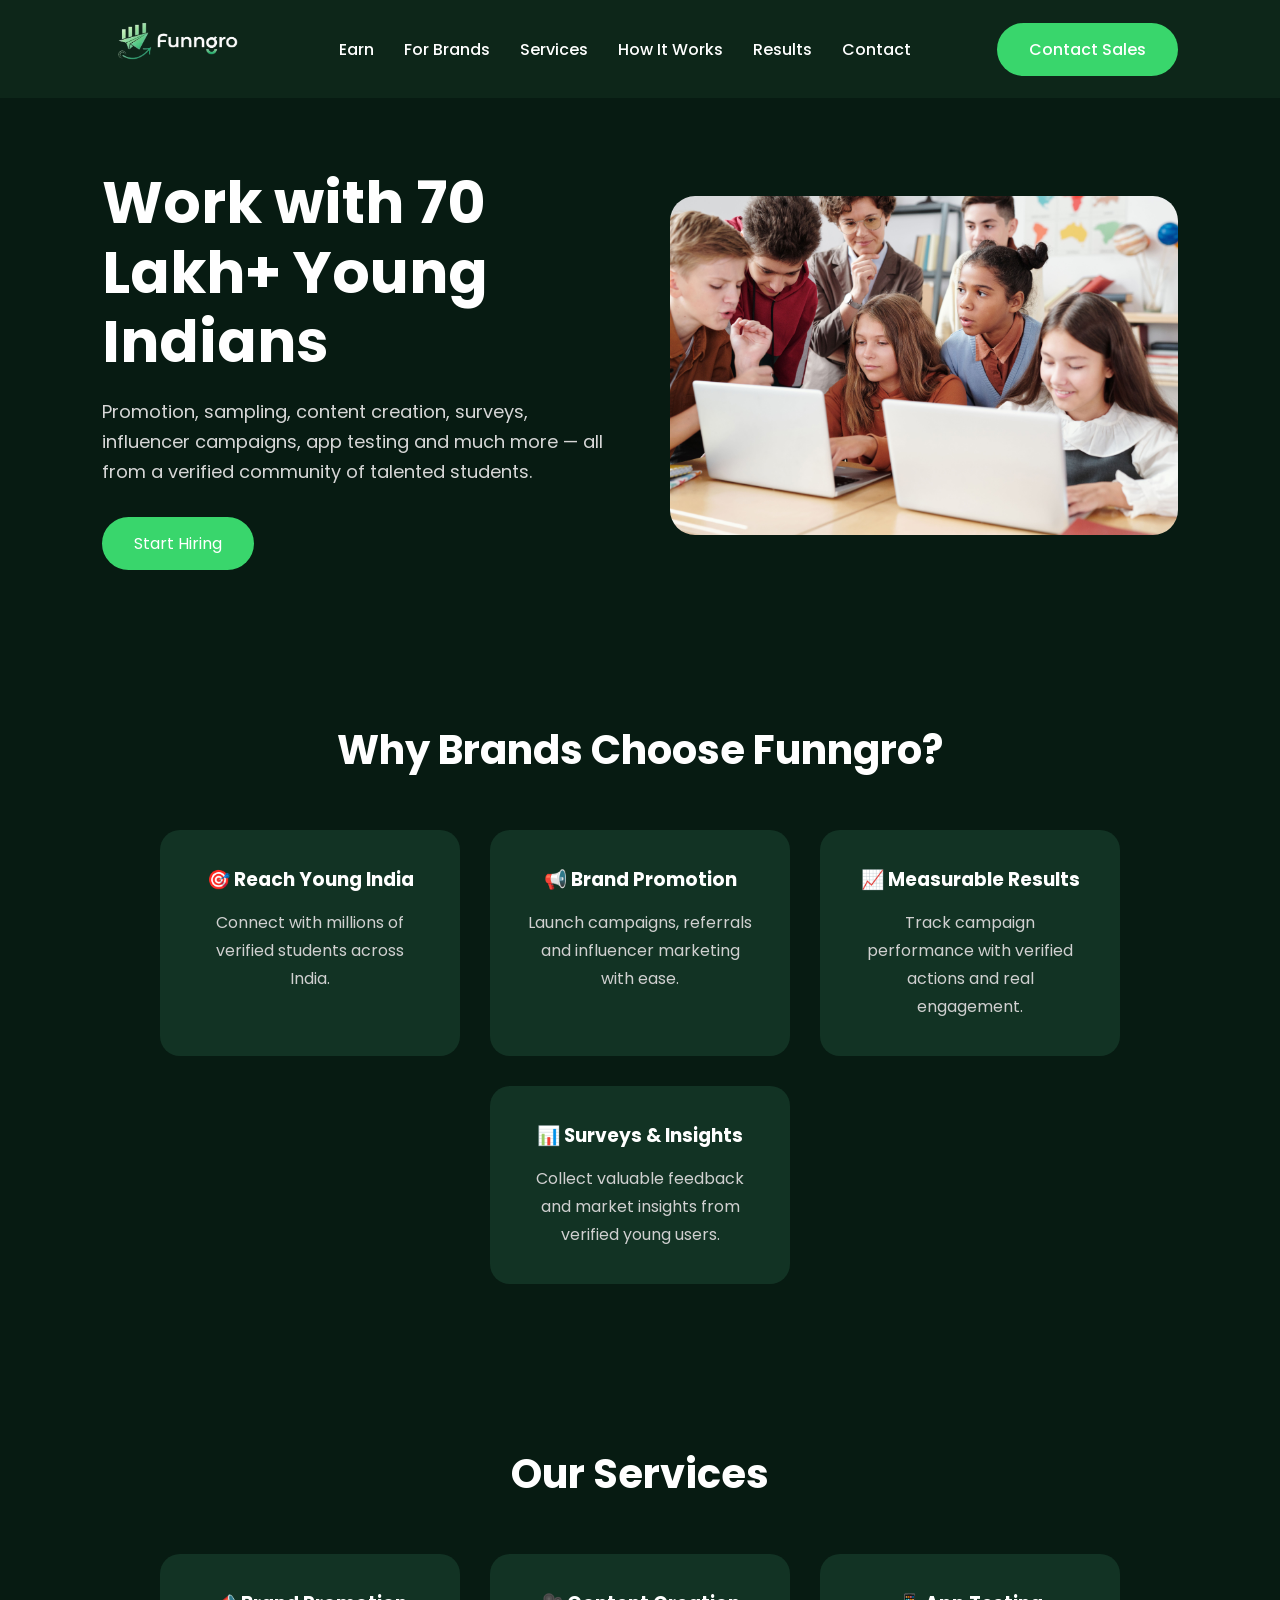
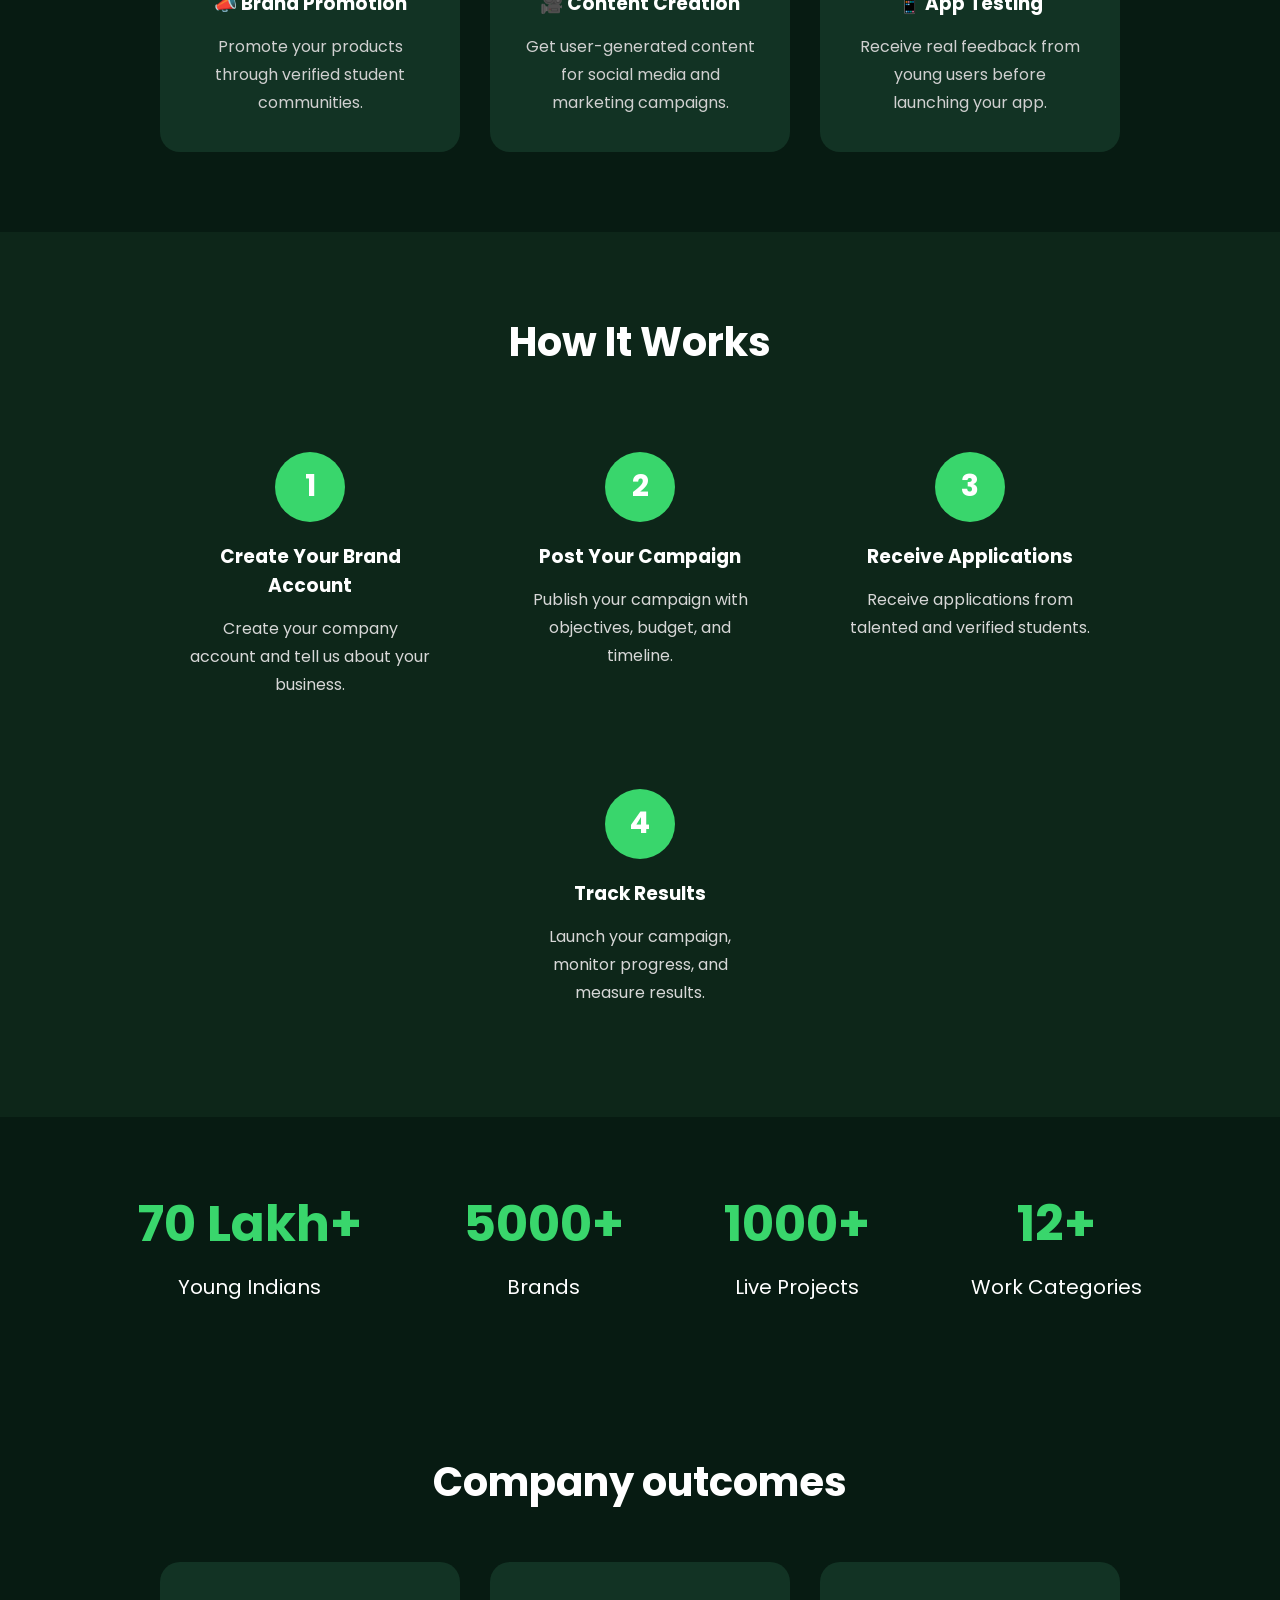
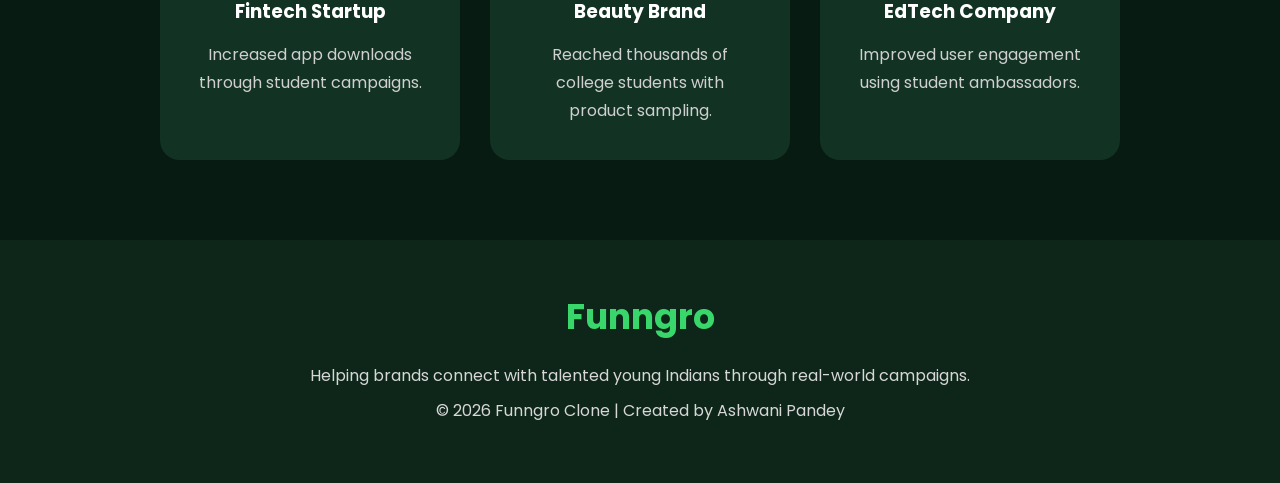
==== company.html @ 2bd3eb1f "Initial Funngro website redesign" ====
<!DOCTYPE html>
<html lang="en">
<head>
    <meta charset="UTF-8">
    <meta name="viewport" content="width=device-width, initial-scale=1.0">
    <meta name="description" content="Hire talented young Indians for promotion, surveys, content creation, app testing and more through Funngro.">
    <meta name="keywords" content="Funngro, students, freelancing, internship, earn money">
    <meta name="author" content="Ashwani Pandey">
    <title>Funngro - For Brands</title>

    <link rel="stylesheet" href="style.css">

    <link rel="preconnect" href="https://fonts.googleapis.com">
    <link rel="preconnect" href="https://fonts.gstatic.com" crossorigin>
    <link href="https://fonts.googleapis.com/css2?family=Poppins:wght@300;400;500;600;700&display=swap" rel="stylesheet">
</head>
<body>

<nav>

<div class="logo">
    <a href="#home">
        <img src="assets/icons/funngro-logo-removebg-preview.png" alt="Funngro Logo">
    </a>
</div>


<ul>

<li><a href="index.html">Earn</a></li>
<li><a href="company.html">For Brands</a></li>
<li><a href="#services">Services</a></li>
<li><a href="#how">How It Works</a></li>
<li><a href="#stats">Results</a></li>
<li><a href="#contact">Contact</a></li>

</ul>

<a href="https://www.funngro.com/" target="_blank" class="btn">
Contact Sales
</a>

</nav>

<section id="home" class="hero">

<div class="hero-text">

<h1>
Work with 70 Lakh+
Young Indians
</h1>

<p>
Promotion, sampling, content creation, surveys,
influencer campaigns, app testing and much more —
all from a verified community of talented students.
</p>

<a href="#services" class="hero-btn">
Start Hiring
</a>

</div>

<div class="hero-image">

<img src="assets/images/hero.jpg" alt="Students working together">

</div>

</section>

<section id="why" class="features">

<h2>Why Brands Choose Funngro?</h2>

<div class="cards">

<div class="card">
<h3>🎯 Reach Young India</h3>
<p>Connect with millions of verified students across India.</p>
</div>

<div class="card">
<h3>📢 Brand Promotion</h3>
<p>Launch campaigns, referrals and influencer marketing with ease.</p>
</div>

<div class="card">
<h3>📈 Measurable Results</h3>
<p>Track campaign performance with verified actions and real engagement.</p>
</div>

<div class="card">
<h3>📊 Surveys & Insights</h3>
<p>Collect valuable feedback and market insights from verified young users.</p>
</div>

</div>

</section>

<section id="services" class="features">

<h2>Our Services</h2>

<div class="cards">

<div class="card">
<h3>📣 Brand Promotion</h3>
<p>Promote your products through verified student communities.</p>
</div>

<div class="card">
<h3>🎥 Content Creation</h3>
<p>Get user-generated content for social media and marketing campaigns.</p>
</div>

<div class="card">
<h3>📱 App Testing</h3>
<p>Receive real feedback from young users before launching your app.</p>
</div>

</div>

</section>

<section id="how" class="how-it-works">

<h2>How It Works</h2>

<div class="steps">

<div class="step">
<div class="number">1</div>
<h3>Create Your Brand Account</h3>
<p>Create your company account and tell us about your business.</p>
</div>

<div class="step">
<div class="number">2</div>
<h3>Post Your Campaign</h3>
<p>Publish your campaign with objectives, budget, and timeline.</p>
</div>

<div class="step">
<div class="number">3</div>
<h3>Receive Applications</h3>
<p>Receive applications from talented and verified students.</p>
</div>

<div class="step">
<div class="number">4</div>
<h3>Track Results</h3>
<p>Launch your campaign, monitor progress, and measure results.</p>
</div>

</div>

</section>

<section id="stats" class="stats">

<div class="stat">
<h2>70 Lakh+</h2>
<p>Young Indians</p>
</div>

<div class="stat">
<h2>5000+</h2>
<p>Brands</p>
</div>

<div class="stat">
<h2>1000+</h2>
<p> Live Projects</p>
</div>

<div class="stat">
<h2>12+</h2>
<p>Work Categories</p>
</div>

</section>


<section id="stories" class="features">

    <h2>Company outcomes</h2>

    <div class="cards">

        <div class="card">
            <h3>Fintech Startup</h3>
            <p>Increased app downloads through student campaigns.</p>
        </div>

        <div class="card">
            <h3>Beauty Brand</h3>
            <p>Reached thousands of college students with product sampling.</p>
        </div>

        <div class="card">
            <h3>EdTech Company</h3>
            <p>Improved user engagement using student ambassadors.</p>
        </div>

    </div>

</section>


<footer id="contact">

<h2>Funngro</h2>

<p>
Helping brands connect with talented young Indians through real-world campaigns.

</p>

<p>

© 2026 Funngro Clone | Created by Ashwani Pandey

</p>

</footer>

<script src="script.js"></script>

</body>
</html>
---- style.css ----
html{
scroll-behavior:smooth;
}

*{
margin:0;
padding:0;
box-sizing:border-box;
font-family:'Poppins',sans-serif;
}

body{
background:#071b12;
color:white;
}

nav{
display:flex;
justify-content:space-between;
align-items:center;
padding:20px 8%;
background:#0d2619;
position:sticky;
top:0;
z-index:1000;
}

.logo{
font-size:30px;
font-weight:700;
color:#42e87b;
}

.logo img{
height:45px;
}

nav ul{
display:flex;
gap:30px;
list-style:none;
}

nav a{
text-decoration:none;
color:white;
font-weight:500;
}

.btn,
.hero-btn{
display:inline-block;
text-decoration:none;
text-align:center;
}

.hero-btn{
margin-top: 30px !important;
}

.btn,
.hero-btn{
padding:14px 32px;
border:none;
border-radius:30px;
background:#39d66c;
color:white;
font-size:16px;
cursor:pointer;
transition:all .3s ease;
}

.btn:hover,
.hero-btn:hover{
transform:translateY(-4px);
box-shadow:0 5px 5px rgba(57,214,108,.35);
}

.hero{

display:flex;
justify-content:space-between;
align-items:center;
padding:70px 8%;
gap:60px;

}

.hero-text{

flex:1;

}

.hero-text h1{

font-size:58px;
line-height:1.2;

}

.hero-text p{

margin-top:20px;
font-size:18px;
line-height:30px;
color:#d7d7d7;

}

/* .hero-btn{

margin-top:30px;
padding:15px 35px;
background:#39d66c;
border:none;
border-radius:30px;
font-size:18px;
color:white;
cursor:pointer;

} */

.hero-image{

flex:1;
text-align:right;

}

.hero-image img{

width:100%;
max-width:520px;
border-radius:25px;

}

.features{
padding:80px 8%;
text-align:center;
}

.features h2{
font-size:40px;
margin-bottom:50px;
}

.cards{
display:flex;
justify-content:center;
gap:30px;
flex-wrap:wrap;
}

.card{
background:#123324;
padding:35px;
border-radius:20px;
width:300px;
transition:0.3s;
}

.card:hover{
transform:translateY(-12px) scale(1.03);
box-shadow:0 20px 40px rgba(57,214,108,.2);
background:#1b4b35;
}

.card h3{
margin-bottom:15px;
}

.card p{
color:#d0d0d0;
line-height:28px;
}

.how-it-works{
padding:80px 8%;
background:#0d2619;
text-align:center;
}

.how-it-works h2{
font-size:40px;
margin-bottom:50px;
}

.steps{
display:flex;
justify-content:center;
gap:30px;
flex-wrap:wrap;
}

.step{
width:300px;
padding:30px;
}

.number{
width:70px;
height:70px;
margin:auto;
border-radius:50%;
background:#39d66c;
color:white;
display:flex;
align-items:center;
justify-content:center;
font-size:30px;
font-weight:bold;
margin-bottom:20px;
}

.step h3{
margin-bottom:15px;
}

.step p{
line-height:28px;
color:#d7d7d7;
}

.stats{

display:flex;
justify-content:space-around;
align-items:center;
padding:70px 8%;
background:#071b12;
flex-wrap:wrap;
gap:30px;

}

.stat{

text-align:center;

}

.stat h2{

font-size:50px;
color:#39d66c;

}

.stat p{

font-size:20px;
margin-top:10px;

}


footer{

background:#0d2619;
padding:50px;
text-align:center;

}

footer h2{

font-size:35px;
margin-bottom:20px;
color:#39d66c;

}

footer p{

margin:10px 0;
color:#d7d7d7;

}

@media(max-width:900px){

nav{
flex-direction:column;
gap:20px;
}

nav ul{
flex-direction:column;
text-align:center;
}

.hero{
flex-direction:column;
text-align:center;
}

.hero-text h1{
font-size:42px;
}

.hero-image{
text-align:center;
}

}



.hero,
.features,
.how-it-works,
.stats{
animation:fadeUp .8s ease;
}

@keyframes fadeUp{

from{
opacity:0;
transform:translateY(40px);
}

to{
opacity:1;
transform:translateY(0);
}

}
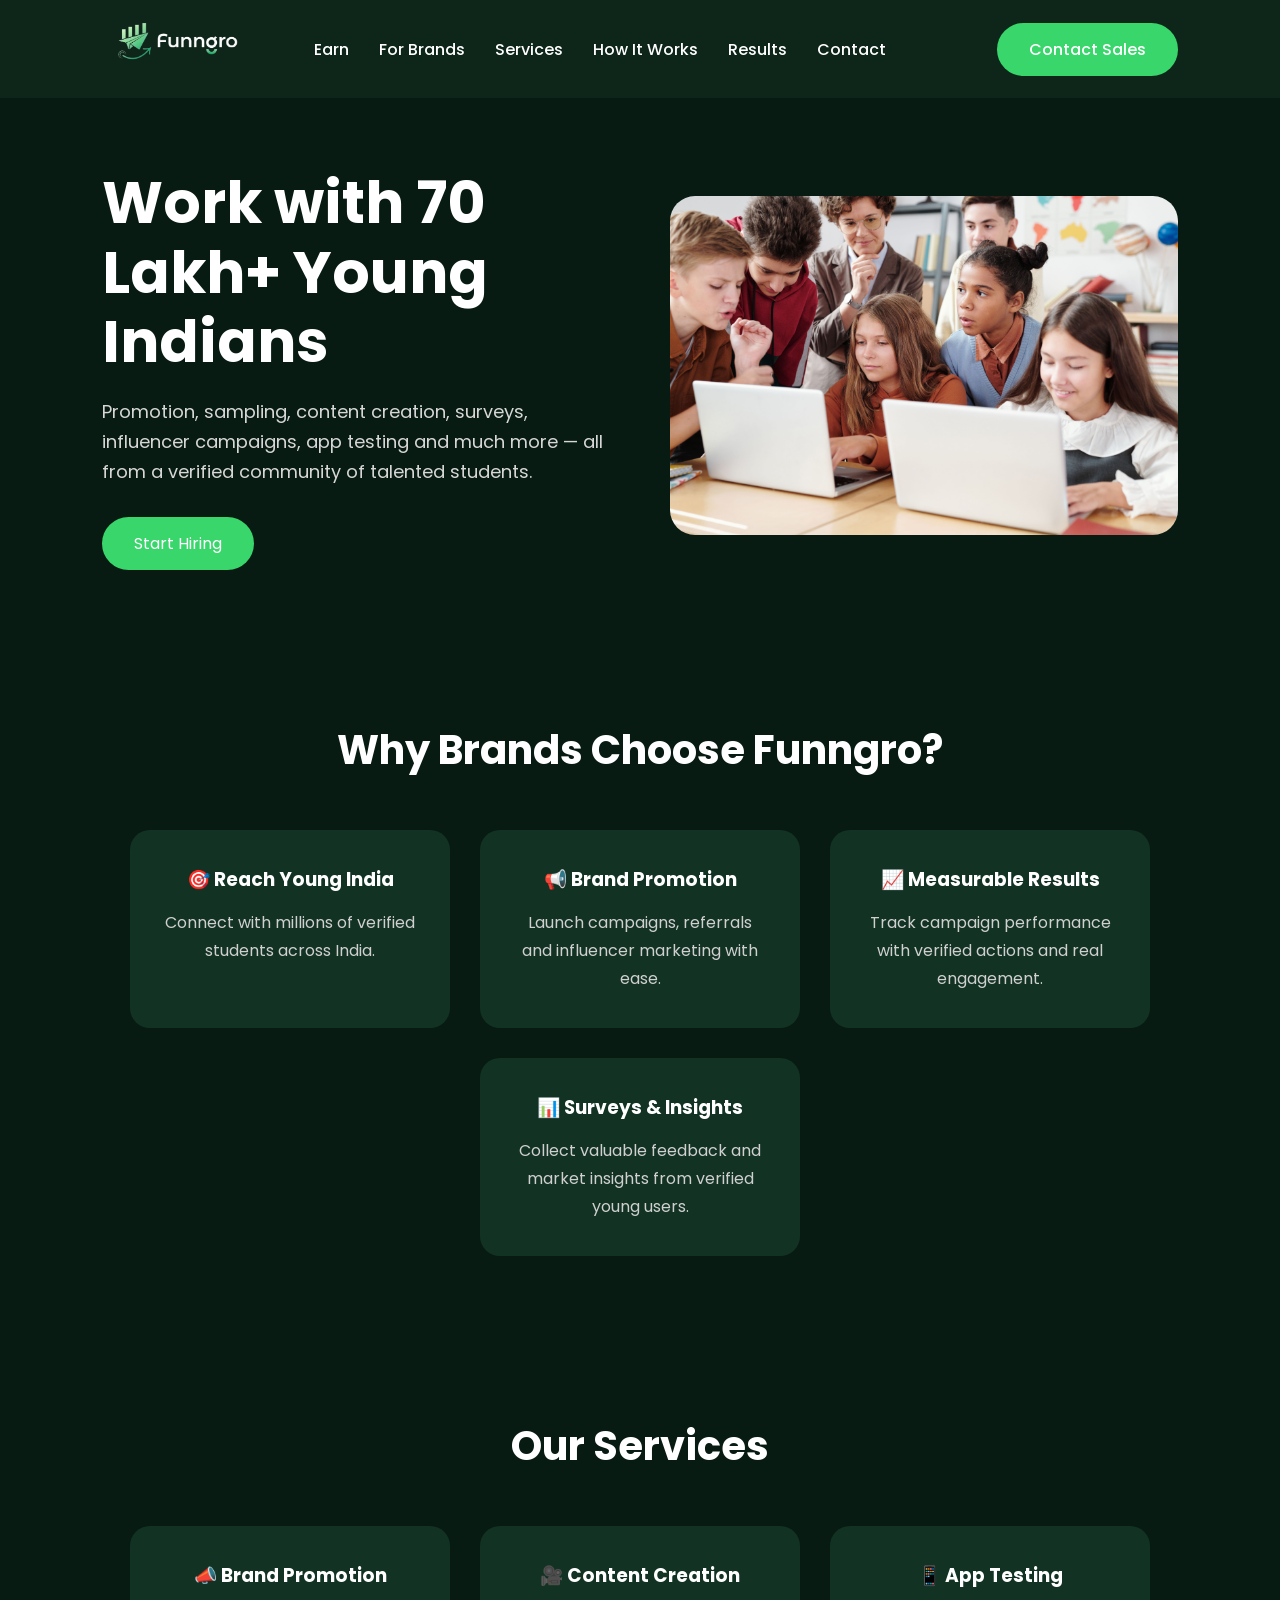
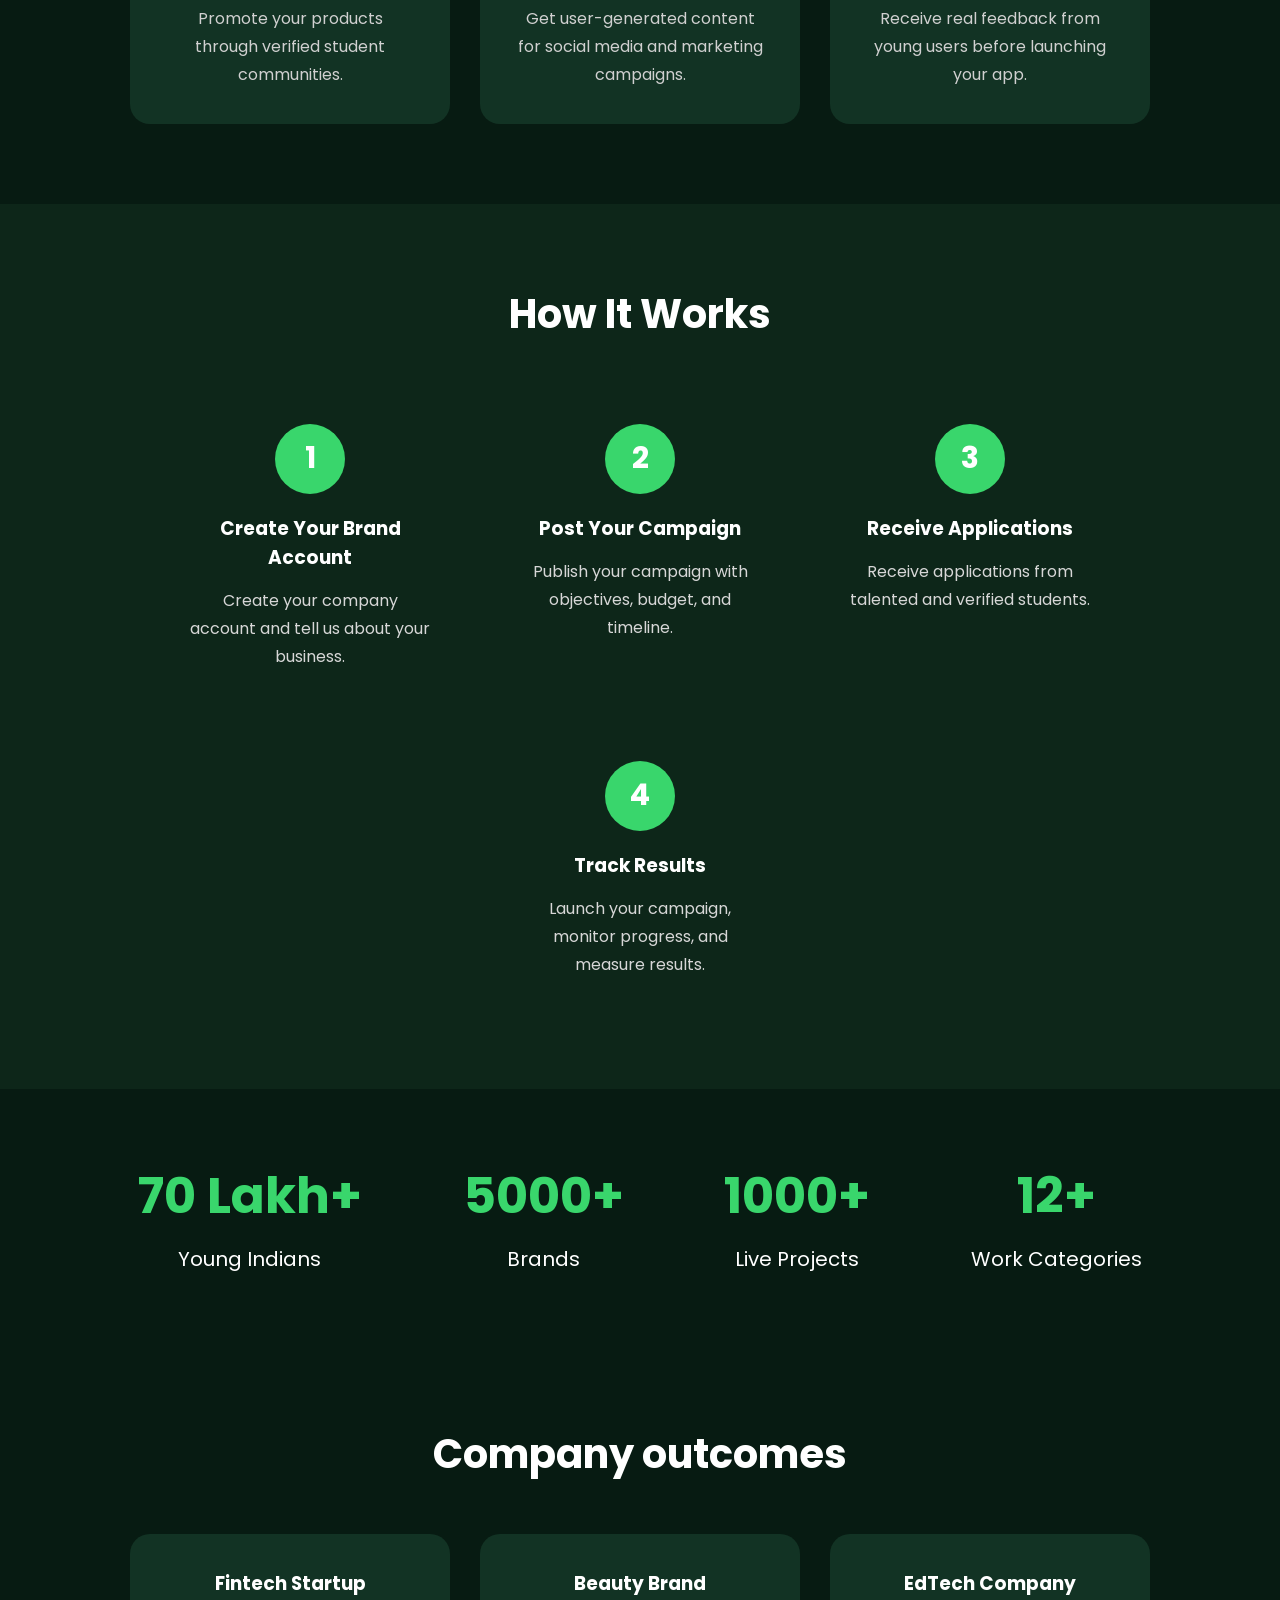
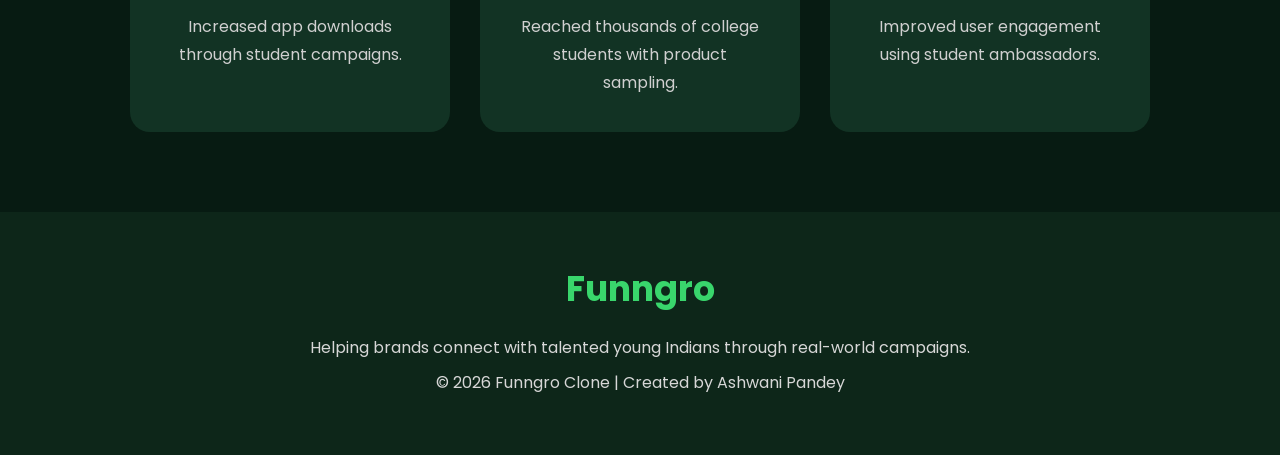
==== commit 26df5a5a: "add responsiveness according to different screen sizes" ====
--- a/company.html
+++ b/company.html
@@ -24,21 +24,26 @@
     </a>
 </div>
 
-
-<ul>
-
-<li><a href="index.html">Earn</a></li>
-<li><a href="company.html">For Brands</a></li>
-<li><a href="#services">Services</a></li>
-<li><a href="#how">How It Works</a></li>
-<li><a href="#stats">Results</a></li>
-<li><a href="#contact">Contact</a></li>
-
-</ul>
-
-<a href="https://www.funngro.com/" target="_blank" class="btn">
-Contact Sales
-</a>
+<button class="menu-toggle" id="mobile-menu" aria-label="Toggle navigation" aria-expanded="false">
+    <span class="bar"></span>
+    <span class="bar"></span>
+    <span class="bar"></span>
+</button>
+
+<div class="nav-menu" id="nav-menu">
+    <ul>
+        <li><a href="index.html">Earn</a></li>
+        <li><a href="company.html">For Brands</a></li>
+        <li><a href="#services">Services</a></li>
+        <li><a href="#how">How It Works</a></li>
+        <li><a href="#stats">Results</a></li>
+        <li><a href="#contact">Contact</a></li>
+    </ul>
+
+    <a href="https://www.funngro.com/" target="_blank" class="btn">
+        Contact Sales
+    </a>
+</div>
 
 </nav>
 
--- a/style.css
+++ b/style.css
@@ -35,6 +35,18 @@
 height:45px;
 }
 
+.nav-menu {
+display:flex;
+justify-content:space-between;
+align-items:center;
+flex:1;
+margin-left:60px;
+}
+
+.menu-toggle {
+display:none;
+}
+
 nav ul{
 display:flex;
 gap:30px;
@@ -45,6 +57,11 @@
 text-decoration:none;
 color:white;
 font-weight:500;
+transition:color .3s ease;
+}
+
+nav a:hover{
+color:#39d66c;
 }
 
 .btn,
@@ -157,7 +174,8 @@
 background:#123324;
 padding:35px;
 border-radius:20px;
-width:300px;
+width:100%;
+max-width:320px;
 transition:0.3s;
 }
 
@@ -195,7 +213,8 @@
 }
 
 .step{
-width:300px;
+width:100%;
+max-width:300px;
 padding:30px;
 }
 
@@ -281,27 +300,132 @@
 
 @media(max-width:900px){
 
-nav{
-flex-direction:column;
-gap:20px;
-}
-
-nav ul{
-flex-direction:column;
-text-align:center;
-}
-
-.hero{
-flex-direction:column;
-text-align:center;
-}
-
-.hero-text h1{
-font-size:42px;
-}
-
-.hero-image{
-text-align:center;
+nav {
+  padding: 15px 5%;
+}
+
+.nav-menu {
+  position: fixed;
+  top: 0;
+  right: -100%;
+  width: 280px;
+  height: 100vh;
+  background: #0d2619;
+  flex-direction: column;
+  justify-content: flex-start;
+  align-items: center;
+  gap: 40px;
+  padding: 100px 30px 40px 30px;
+  box-shadow: -5px 0 25px rgba(0, 0, 0, 0.5);
+  transition: right 0.4s ease-in-out;
+  z-index: 999;
+}
+
+.nav-menu.active {
+  right: 0;
+}
+
+.menu-toggle {
+  display: flex;
+  flex-direction: column;
+  justify-content: space-between;
+  width: 30px;
+  height: 21px;
+  background: transparent;
+  border: none;
+  cursor: pointer;
+  padding: 0;
+  z-index: 1001;
+}
+
+.menu-toggle .bar {
+  height: 3px;
+  width: 100%;
+  background-color: white;
+  border-radius: 10px;
+  transition: all 0.3s ease;
+}
+
+/* Hamburger to X animation */
+.menu-toggle.active .bar:nth-child(1) {
+  transform: translateY(9px) rotate(45deg);
+}
+
+.menu-toggle.active .bar:nth-child(2) {
+  opacity: 0;
+}
+
+.menu-toggle.active .bar:nth-child(3) {
+  transform: translateY(-9px) rotate(-45deg);
+}
+
+.nav-menu ul {
+  flex-direction: column;
+  align-items: center;
+  gap: 25px;
+  width: 100%;
+}
+
+.nav-menu ul li {
+  width: 100%;
+  text-align: center;
+}
+
+.nav-menu ul li a {
+  font-size: 18px;
+  display: block;
+  padding: 10px 0;
+}
+
+.nav-menu .btn {
+  width: 100%;
+  margin-top: 10px;
+}
+
+.hero {
+  flex-direction: column;
+  text-align: center;
+  padding: 50px 5%;
+  gap: 45px;
+}
+
+.hero-text h1 {
+  font-size: clamp(32px, 8vw, 46px);
+}
+
+.hero-text p {
+  font-size: 16px;
+  line-height: 26px;
+}
+
+.hero-image {
+  text-align: center;
+  width: 100%;
+}
+
+.hero-image img {
+  max-width: 100%;
+}
+
+.features, .how-it-works, .stats {
+  padding: 60px 5%;
+}
+
+.features h2, .how-it-works h2, footer h2 {
+  font-size: clamp(28px, 6vw, 36px);
+  margin-bottom: 35px;
+}
+
+.stat h2 {
+  font-size: 40px;
+}
+
+.stat p {
+  font-size: 18px;
+}
+
+footer {
+  padding: 40px 20px;
 }
 
 }
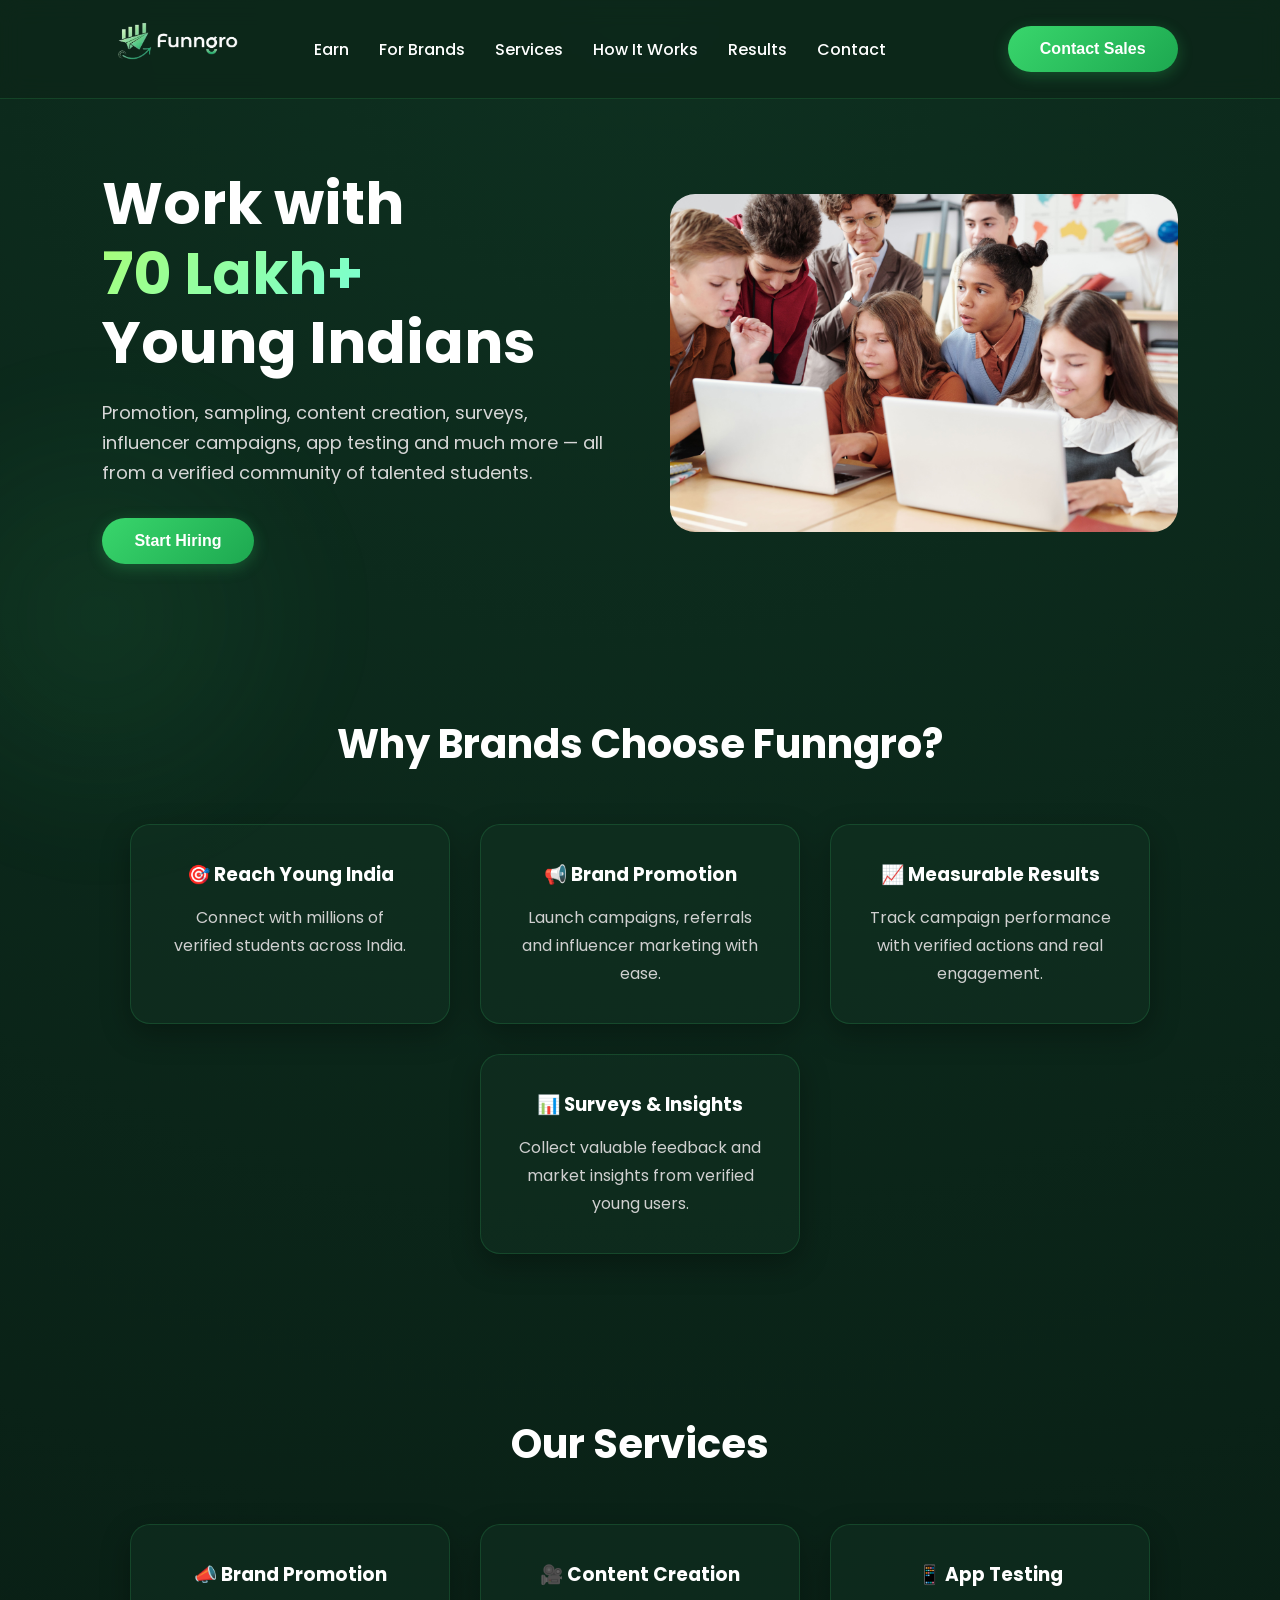
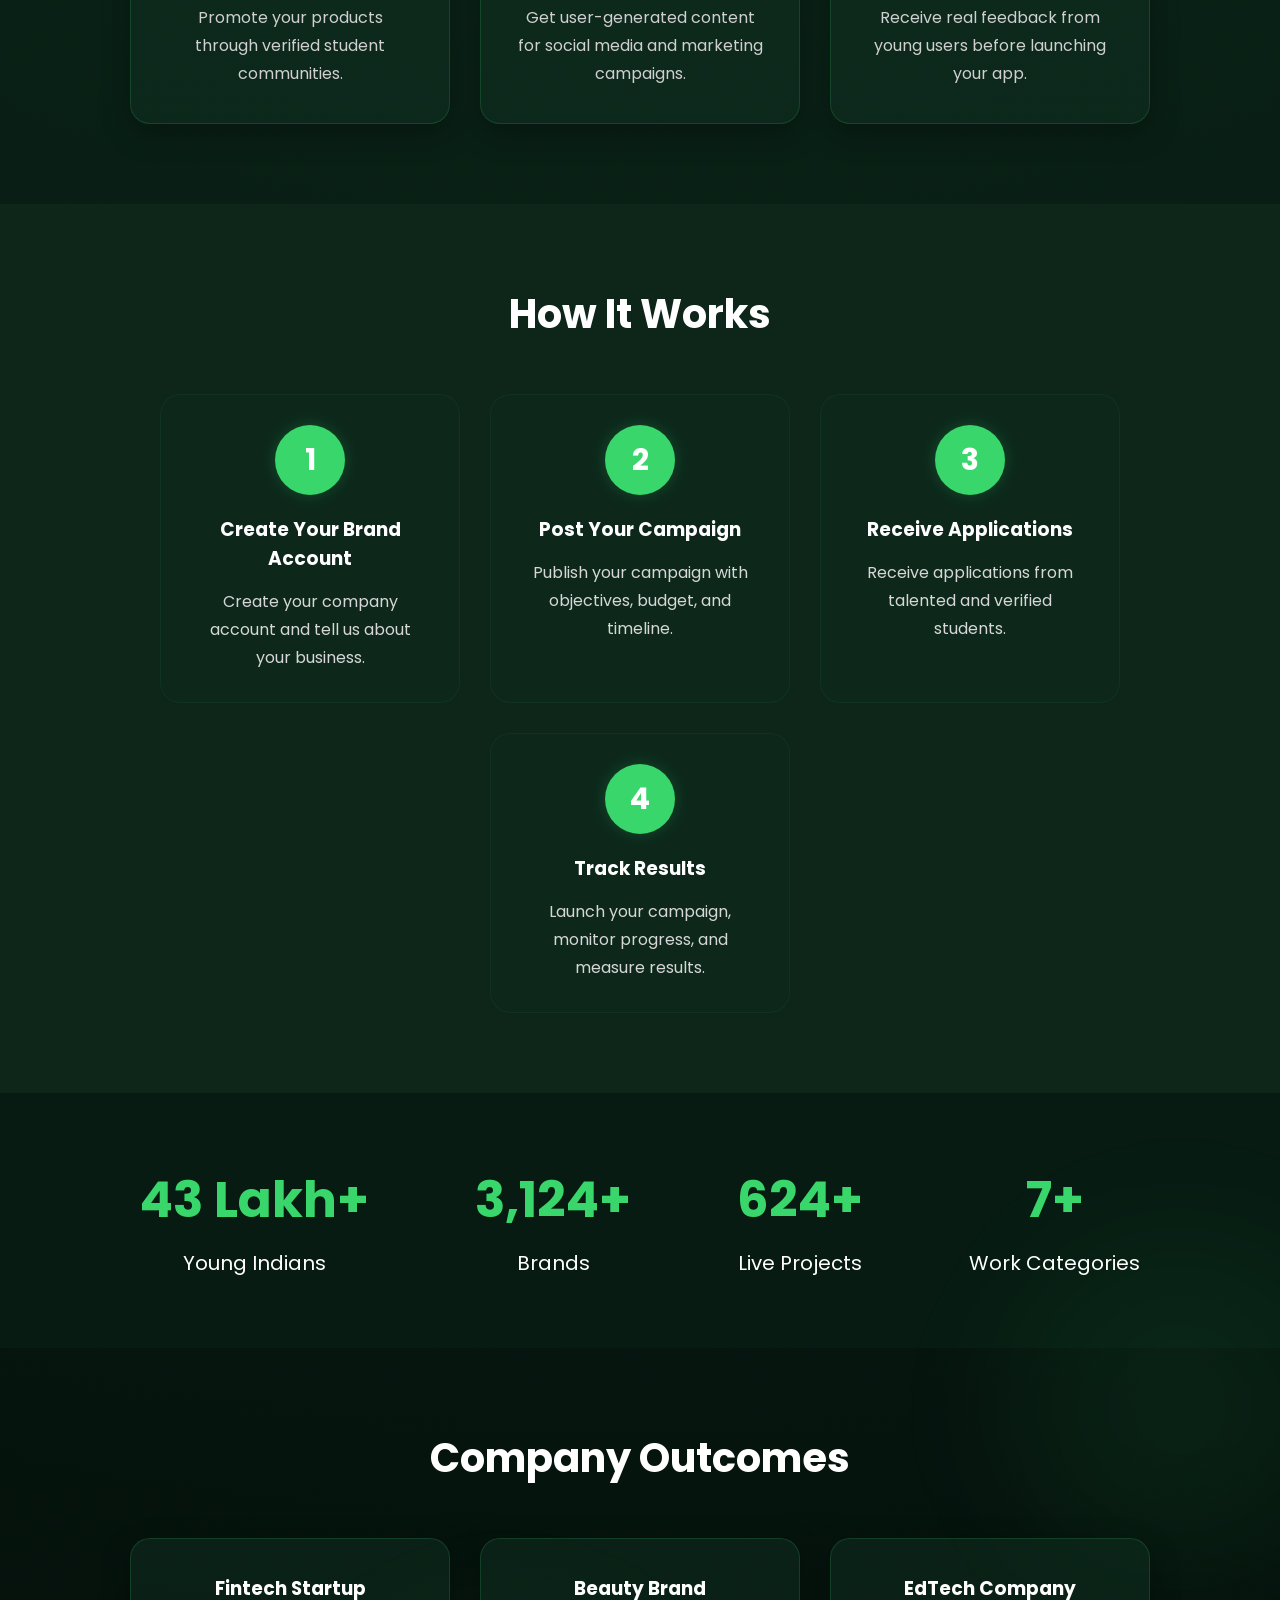
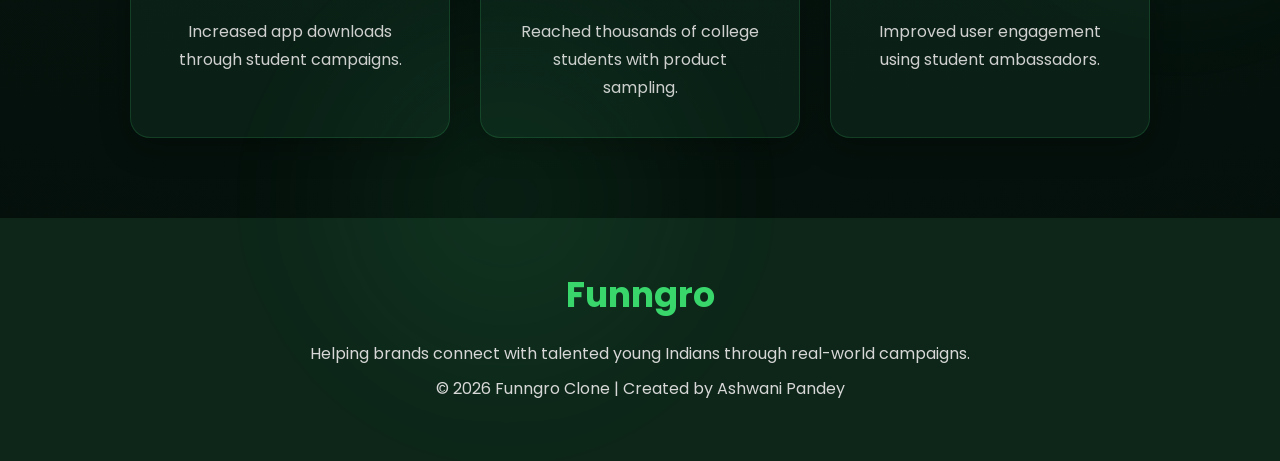
==== commit 67a0bfde: "improved navigation" ====
--- a/company.html
+++ b/company.html
@@ -40,7 +40,7 @@
         <li><a href="#contact">Contact</a></li>
     </ul>
 
-    <a href="https://www.funngro.com/" target="_blank" class="btn">
+    <a href="https://www.funngro.com/" target="_blank" class="btn no-hover">
         Contact Sales
     </a>
 </div>
@@ -48,189 +48,156 @@
 </nav>
 
 <section id="home" class="hero">
-
-<div class="hero-text">
-
-<h1>
-Work with 70 Lakh+
-Young Indians
-</h1>
-
-<p>
-Promotion, sampling, content creation, surveys,
-influencer campaigns, app testing and much more —
-all from a verified community of talented students.
-</p>
-
-<a href="#services" class="hero-btn">
-Start Hiring
-</a>
-
-</div>
-
-<div class="hero-image">
-
-<img src="assets/images/hero.jpg" alt="Students working together">
-
-</div>
-
-</section>
-
-<section id="why" class="features">
-
-<h2>Why Brands Choose Funngro?</h2>
-
-<div class="cards">
-
-<div class="card">
-<h3>🎯 Reach Young India</h3>
-<p>Connect with millions of verified students across India.</p>
-</div>
-
-<div class="card">
-<h3>📢 Brand Promotion</h3>
-<p>Launch campaigns, referrals and influencer marketing with ease.</p>
-</div>
-
-<div class="card">
-<h3>📈 Measurable Results</h3>
-<p>Track campaign performance with verified actions and real engagement.</p>
-</div>
-
-<div class="card">
-<h3>📊 Surveys & Insights</h3>
-<p>Collect valuable feedback and market insights from verified young users.</p>
-</div>
-
-</div>
-
-</section>
-
-<section id="services" class="features">
-
-<h2>Our Services</h2>
-
-<div class="cards">
-
-<div class="card">
-<h3>📣 Brand Promotion</h3>
-<p>Promote your products through verified student communities.</p>
-</div>
-
-<div class="card">
-<h3>🎥 Content Creation</h3>
-<p>Get user-generated content for social media and marketing campaigns.</p>
-</div>
-
-<div class="card">
-<h3>📱 App Testing</h3>
-<p>Receive real feedback from young users before launching your app.</p>
-</div>
-
-</div>
-
-</section>
-
-<section id="how" class="how-it-works">
-
-<h2>How It Works</h2>
-
-<div class="steps">
-
-<div class="step">
-<div class="number">1</div>
-<h3>Create Your Brand Account</h3>
-<p>Create your company account and tell us about your business.</p>
-</div>
-
-<div class="step">
-<div class="number">2</div>
-<h3>Post Your Campaign</h3>
-<p>Publish your campaign with objectives, budget, and timeline.</p>
-</div>
-
-<div class="step">
-<div class="number">3</div>
-<h3>Receive Applications</h3>
-<p>Receive applications from talented and verified students.</p>
-</div>
-
-<div class="step">
-<div class="number">4</div>
-<h3>Track Results</h3>
-<p>Launch your campaign, monitor progress, and measure results.</p>
-</div>
-
-</div>
-
-</section>
-
-<section id="stats" class="stats">
-
-<div class="stat">
-<h2>70 Lakh+</h2>
-<p>Young Indians</p>
-</div>
-
-<div class="stat">
-<h2>5000+</h2>
-<p>Brands</p>
-</div>
-
-<div class="stat">
-<h2>1000+</h2>
-<p> Live Projects</p>
-</div>
-
-<div class="stat">
-<h2>12+</h2>
-<p>Work Categories</p>
-</div>
-
-</section>
-
-
-<section id="stories" class="features">
-
-    <h2>Company outcomes</h2>
+    <div class="glow-blob blob-hero-left"></div>
+
+    <div class="hero-text hero-fade-in">
+        <h1>
+            Work with <span class="gradient-text">70 Lakh+</span>
+            <br>
+            Young Indians
+        </h1>
+
+        <p class="hero-fade-in-delayed">
+            Promotion, sampling, content creation, surveys,
+            influencer campaigns, app testing and much more —
+            all from a verified community of talented students.
+        </p>
+
+        <a href="#services" class="hero-btn hero-fade-in-delayed">Start Hiring</a>
+    </div>
+
+    <div class="hero-image hero-image-zoom">
+        <img src="assets/images/hero.jpg" alt="Students working together">
+    </div>
+</section>
+
+<section id="why" class="features reveal">
+    <h2 class="reveal">Why Brands Choose Funngro?</h2>
 
     <div class="cards">
-
-        <div class="card">
+        <div class="card reveal reveal-delay-1">
+            <h3>🎯 Reach Young India</h3>
+            <p>Connect with millions of verified students across India.</p>
+        </div>
+
+        <div class="card reveal reveal-delay-2">
+            <h3>📢 Brand Promotion</h3>
+            <p>Launch campaigns, referrals and influencer marketing with ease.</p>
+        </div>
+
+        <div class="card reveal reveal-delay-3">
+            <h3>📈 Measurable Results</h3>
+            <p>Track campaign performance with verified actions and real engagement.</p>
+        </div>
+
+        <div class="card reveal reveal-delay-4">
+            <h3>📊 Surveys & Insights</h3>
+            <p>Collect valuable feedback and market insights from verified young users.</p>
+        </div>
+    </div>
+</section>
+
+<section id="services" class="features reveal">
+    <h2 class="reveal">Our Services</h2>
+
+    <div class="cards">
+        <div class="card reveal reveal-delay-1">
+            <h3>📣 Brand Promotion</h3>
+            <p>Promote your products through verified student communities.</p>
+        </div>
+
+        <div class="card reveal reveal-delay-2">
+            <h3>🎥 Content Creation</h3>
+            <p>Get user-generated content for social media and marketing campaigns.</p>
+        </div>
+
+        <div class="card reveal reveal-delay-3">
+            <h3>📱 App Testing</h3>
+            <p>Receive real feedback from young users before launching your app.</p>
+        </div>
+    </div>
+</section>
+
+<section id="how" class="how-it-works reveal">
+    <h2 class="reveal">How It Works</h2>
+
+    <div class="steps">
+        <div class="step reveal reveal-delay-1">
+            <div class="number">1</div>
+            <h3>Create Your Brand Account</h3>
+            <p>Create your company account and tell us about your business.</p>
+        </div>
+
+        <div class="step reveal reveal-delay-2">
+            <div class="number">2</div>
+            <h3>Post Your Campaign</h3>
+            <p>Publish your campaign with objectives, budget, and timeline.</p>
+        </div>
+
+        <div class="step reveal reveal-delay-3">
+            <div class="number">3</div>
+            <h3>Receive Applications</h3>
+            <p>Receive applications from talented and verified students.</p>
+        </div>
+
+        <div class="step reveal reveal-delay-4">
+            <div class="number">4</div>
+            <h3>Track Results</h3>
+            <p>Launch your campaign, monitor progress, and measure results.</p>
+        </div>
+    </div>
+</section>
+
+<section id="stats" class="stats reveal">
+    <div class="glow-blob blob-hero-right"></div>
+
+    <div class="stat reveal reveal-delay-1">
+        <h2 class="stat-number" data-target="70" data-suffix=" Lakh+">0</h2>
+        <p>Young Indians</p>
+    </div>
+
+    <div class="stat reveal reveal-delay-2">
+        <h2 class="stat-number" data-target="5000" data-suffix="+">0</h2>
+        <p>Brands</p>
+    </div>
+
+    <div class="stat reveal reveal-delay-3">
+        <h2 class="stat-number" data-target="1000" data-suffix="+">0</h2>
+        <p>Live Projects</p>
+    </div>
+
+    <div class="stat reveal reveal-delay-4">
+        <h2 class="stat-number" data-target="12" data-suffix="+">0</h2>
+        <p>Work Categories</p>
+    </div>
+</section>
+
+<section id="stories" class="features reveal">
+    <h2 class="reveal">Company Outcomes</h2>
+
+    <div class="cards">
+        <div class="card reveal reveal-delay-1">
             <h3>Fintech Startup</h3>
             <p>Increased app downloads through student campaigns.</p>
         </div>
 
-        <div class="card">
+        <div class="card reveal reveal-delay-2">
             <h3>Beauty Brand</h3>
             <p>Reached thousands of college students with product sampling.</p>
         </div>
 
-        <div class="card">
+        <div class="card reveal reveal-delay-3">
             <h3>EdTech Company</h3>
             <p>Improved user engagement using student ambassadors.</p>
         </div>
-
-    </div>
-
-</section>
-
-
-<footer id="contact">
-
-<h2>Funngro</h2>
-
-<p>
-Helping brands connect with talented young Indians through real-world campaigns.
-
-</p>
-
-<p>
-
-© 2026 Funngro Clone | Created by Ashwani Pandey
-
-</p>
-
+    </div>
+</section>
+
+<footer id="contact" class="reveal">
+    <div class="glow-blob blob-footer"></div>
+    <h2>Funngro</h2>
+    <p>Helping brands connect with talented young Indians through real-world campaigns.</p>
+    <p>© 2026 Funngro Clone | Created by Ashwani Pandey</p>
 </footer>
 
 <script src="script.js"></script>
--- a/style.css
+++ b/style.css
@@ -1,3 +1,14 @@
+:root {
+  --bg-gradient: radial-gradient(circle at 50% 0%, #0e3020 0%, #040e0a 100%);
+  --glass-bg: rgba(18, 51, 36, 0.45);
+  --glass-border: rgba(66, 232, 123, 0.15);
+  --glass-shadow: rgba(0, 0, 0, 0.3);
+  --primary-glow: rgba(57, 214, 108, 0.2);
+  --text-glow-gradient: linear-gradient(135deg, #a8ff78, #78ffd6);
+  --accent-color: #39d66c;
+  --transition-smooth: all 0.4s cubic-bezier(0.165, 0.84, 0.44, 1);
+}
+
 html{
 scroll-behavior:smooth;
 }
@@ -9,9 +20,59 @@
 font-family:'Poppins',sans-serif;
 }
 
+/* Custom Scrollbar */
+::-webkit-scrollbar {
+  width: 10px;
+}
+::-webkit-scrollbar-track {
+  background: #040e0a;
+}
+::-webkit-scrollbar-thumb {
+  background: #123324;
+  border-radius: 5px;
+  border: 2px solid #040e0a;
+}
+::-webkit-scrollbar-thumb:hover {
+  background: #39d66c;
+}
+
 body{
-background:#071b12;
+background: var(--bg-gradient);
 color:white;
+overflow-x:hidden;
+position:relative;
+}
+
+/* Ambient Glow Blobs */
+.glow-blob {
+  position: absolute;
+  width: 500px;
+  height: 500px;
+  background: radial-gradient(circle, rgba(66, 232, 123, 0.08) 0%, rgba(66, 232, 123, 0) 70%);
+  border-radius: 50%;
+  z-index: -1;
+  pointer-events: none;
+  filter: blur(40px);
+}
+.blob-hero-left {
+  top: 10%;
+  left: -150px;
+}
+.blob-hero-right {
+  top: 25%;
+  right: -150px;
+}
+.blob-footer {
+  bottom: 5%;
+  left: 20%;
+}
+
+.gradient-text {
+  background: var(--text-glow-gradient);
+  -webkit-background-clip: text;
+  -webkit-text-fill-color: transparent;
+  background-clip: text;
+  display: inline-block;
 }
 
 nav{
@@ -19,10 +80,14 @@
 justify-content:space-between;
 align-items:center;
 padding:20px 8%;
-background:#0d2619;
+background:rgba(13,38,25,0.75);
+backdrop-filter:blur(12px);
+-webkit-backdrop-filter:blur(12px);
+border-bottom:1px solid var(--glass-border);
 position:sticky;
 top:0;
 z-index:1000;
+transition:var(--transition-smooth);
 }
 
 .logo{
@@ -57,12 +122,36 @@
 text-decoration:none;
 color:white;
 font-weight:500;
-transition:color .3s ease;
+position:relative;
+padding:6px 0;
+transition:color 0.3s ease;
+}
+
+nav a::after {
+content:'';
+position:absolute;
+bottom:0;
+left:50%;
+width:0;
+height:2px;
+background:var(--accent-color);
+transition:var(--transition-smooth);
+transform:translateX(-50%);
 }
 
 nav a:hover{
-color:#39d66c;
-}
+color:var(--accent-color);
+}
+
+nav a:hover::after{
+width:100%;
+}
+
+.no-hover{
+    color: inherit !important;
+   
+}
+
 
 .btn,
 .hero-btn{
@@ -80,17 +169,20 @@
 padding:14px 32px;
 border:none;
 border-radius:30px;
-background:#39d66c;
+background:linear-gradient(135deg, #39d66c 0%, #1da850 100%);
 color:white;
 font-size:16px;
+font-weight:600;
 cursor:pointer;
-transition:all .3s ease;
+box-shadow:0 4px 15px rgba(57, 214, 108, 0.25);
+transition:var(--transition-smooth);
 }
 
 .btn:hover,
 .hero-btn:hover{
-transform:translateY(-4px);
-box-shadow:0 5px 5px rgba(57,214,108,.35);
+transform:translateY(-4px) scale(1.03);
+box-shadow:0 8px 25px rgba(57, 214, 108, 0.45);
+background:linear-gradient(135deg, #42e87b 0%, #22b95a 100%);
 }
 
 .hero{
@@ -171,18 +263,23 @@
 }
 
 .card{
-background:#123324;
+background:var(--glass-bg);
+backdrop-filter:blur(8px);
+-webkit-backdrop-filter:blur(8px);
+border:1px solid var(--glass-border);
 padding:35px;
 border-radius:20px;
 width:100%;
 max-width:320px;
-transition:0.3s;
+box-shadow:0 10px 30px var(--glass-shadow);
+transition:var(--transition-smooth);
 }
 
 .card:hover{
-transform:translateY(-12px) scale(1.03);
-box-shadow:0 20px 40px rgba(57,214,108,.2);
-background:#1b4b35;
+transform:translateY(-10px) scale(1.02);
+box-shadow:0 15px 35px var(--primary-glow);
+border-color:rgba(66,232,123,0.4);
+background:rgba(27,75,53,0.55);
 }
 
 .card h3{
@@ -216,6 +313,16 @@
 width:100%;
 max-width:300px;
 padding:30px;
+background:rgba(18,51,36,0.25);
+border:1px solid rgba(66,232,123,0.05);
+border-radius:20px;
+transition:var(--transition-smooth);
+}
+
+.step:hover{
+transform:translateY(-5px);
+border-color:rgba(66,232,123,0.25);
+background:rgba(18,51,36,0.4);
 }
 
 .number{
@@ -223,7 +330,8 @@
 height:70px;
 margin:auto;
 border-radius:50%;
-background:#39d66c;
+background:var(--accent-color);
+box-shadow:0 0 15px var(--primary-glow);
 color:white;
 display:flex;
 align-items:center;
@@ -231,6 +339,12 @@
 font-size:30px;
 font-weight:bold;
 margin-bottom:20px;
+transition:var(--transition-smooth);
+}
+
+.step:hover .number{
+transform:scale(1.1);
+box-shadow:0 0 25px rgba(66,232,123,0.5);
 }
 
 .step h3{
@@ -432,23 +546,65 @@
 
 
 
-.hero,
-.features,
-.how-it-works,
-.stats{
-animation:fadeUp .8s ease;
-}
-
-@keyframes fadeUp{
-
-from{
-opacity:0;
-transform:translateY(40px);
-}
-
-to{
-opacity:1;
-transform:translateY(0);
-}
-
+/* Scroll Reveal System */
+.reveal {
+  opacity:0;
+  transform:translateY(30px);
+  transition:opacity 0.8s ease, transform 0.8s cubic-bezier(0.165, 0.84, 0.44, 1);
+  will-change:transform, opacity;
+}
+
+.reveal.revealed {
+  opacity:1;
+  transform:translateY(0);
+}
+
+.reveal-delay-1 { transition-delay:0.1s; }
+.reveal-delay-2 { transition-delay:0.2s; }
+.reveal-delay-3 { transition-delay:0.3s; }
+.reveal-delay-4 { transition-delay:0.4s; }
+
+.reveal-zoom {
+  opacity:0;
+  transform:scale(0.92);
+  transition:opacity 0.8s ease, transform 0.8s cubic-bezier(0.165, 0.84, 0.44, 1);
+  will-change:transform, opacity;
+}
+
+.reveal-zoom.revealed {
+  opacity:1;
+  transform:scale(1);
+}
+
+/* Page load transition for hero elements */
+.hero-fade-in {
+  opacity:0;
+  transform:translateY(20px);
+  animation:heroFadeUp 1.0s cubic-bezier(0.165, 0.84, 0.44, 1) forwards;
+}
+
+.hero-fade-in-delayed {
+  opacity:0;
+  transform:translateY(20px);
+  animation:heroFadeUp 1.0s cubic-bezier(0.165, 0.84, 0.44, 1) 0.2s forwards;
+}
+
+.hero-image-zoom {
+  opacity:0;
+  transform:scale(0.95);
+  animation:heroZoomIn 1.2s cubic-bezier(0.165, 0.84, 0.44, 1) 0.3s forwards;
+}
+
+@keyframes heroFadeUp {
+  to {
+    opacity:1;
+    transform:translateY(0);
+  }
+}
+
+@keyframes heroZoomIn {
+  to {
+    opacity:1;
+    transform:scale(1);
+  }
 }
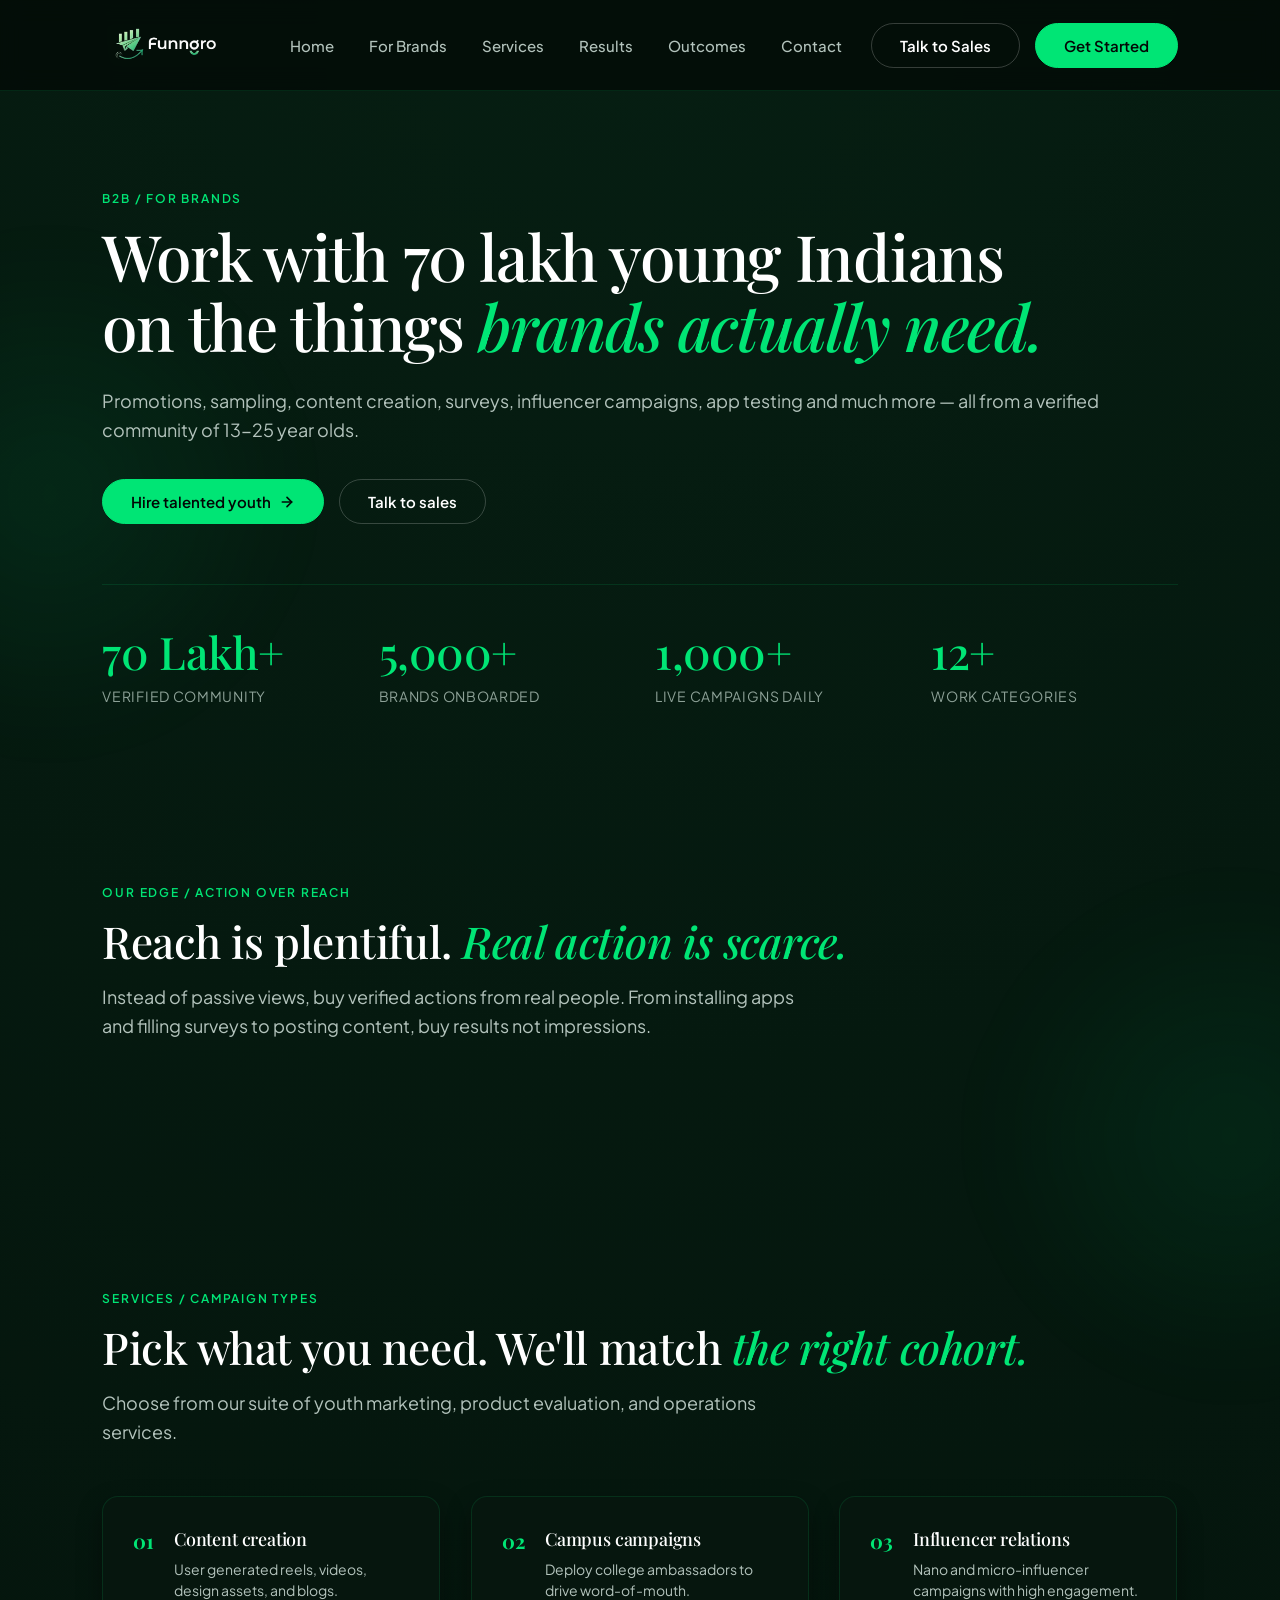
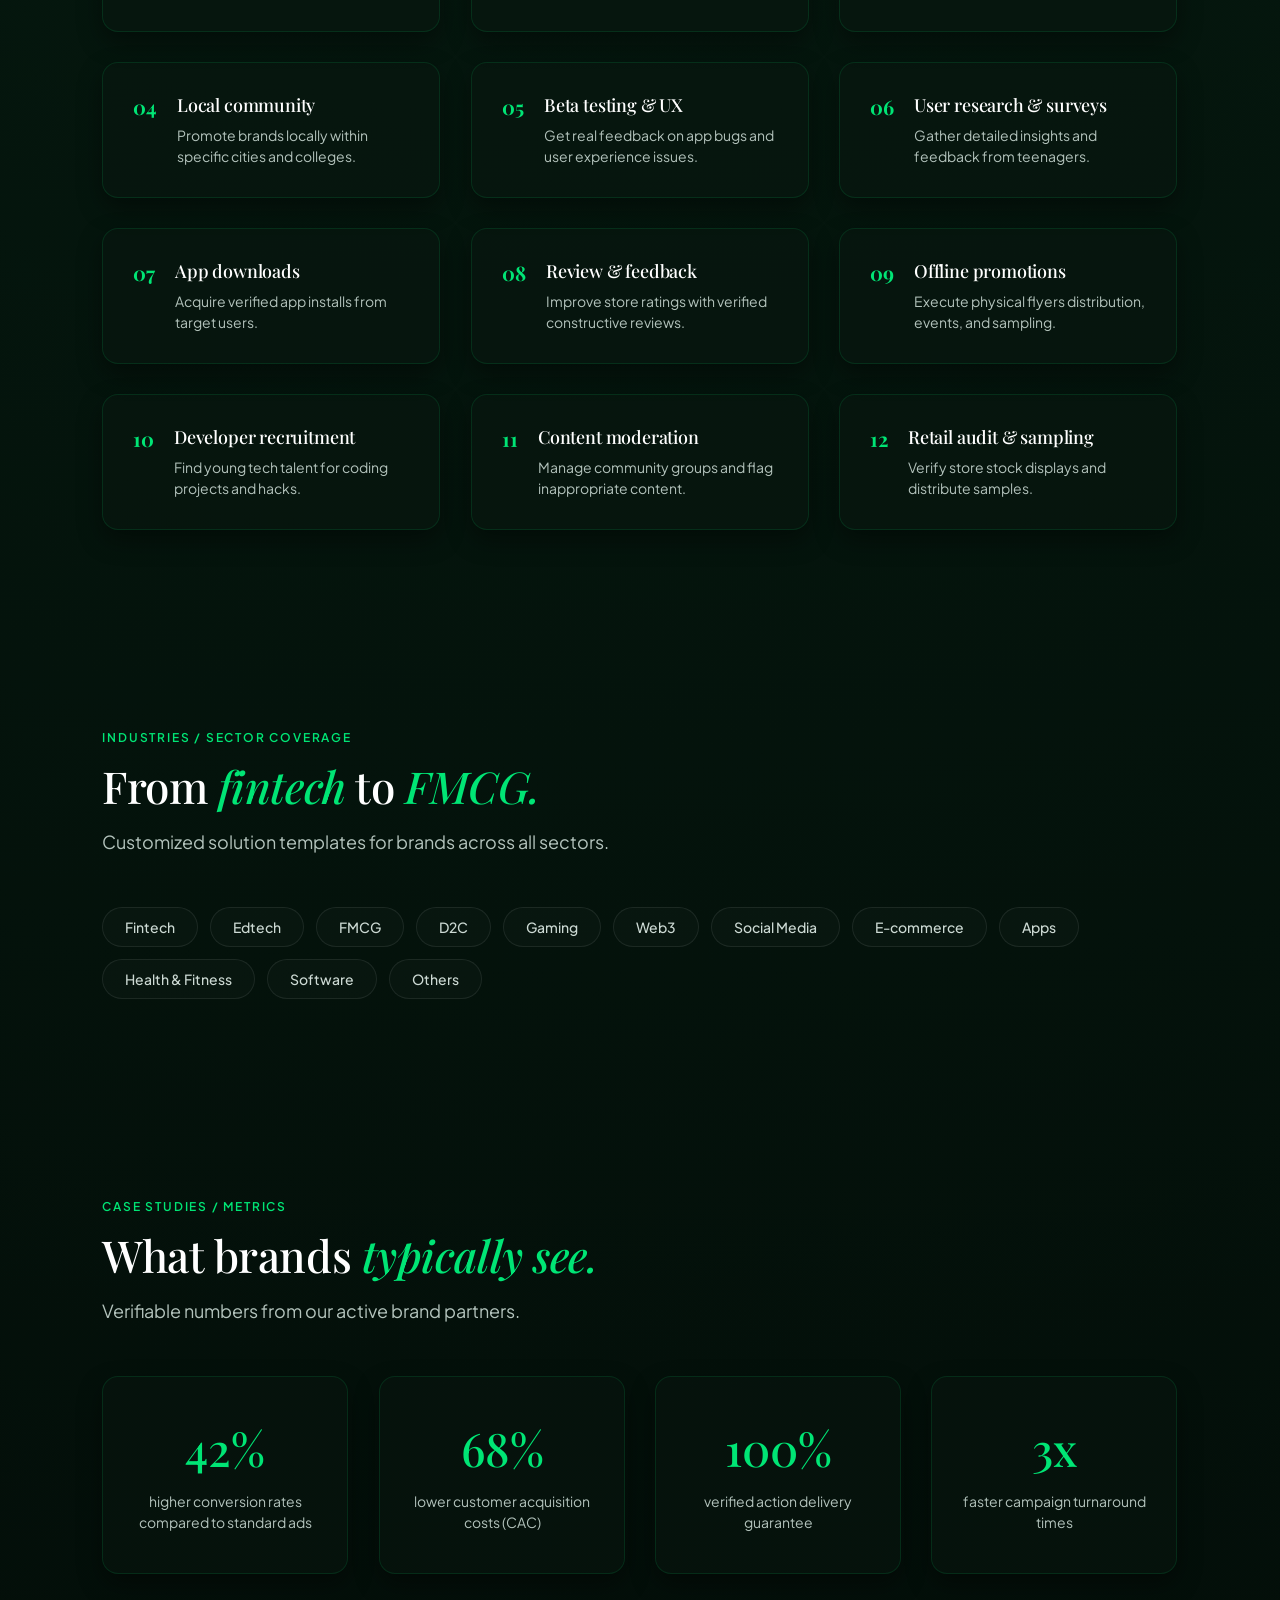
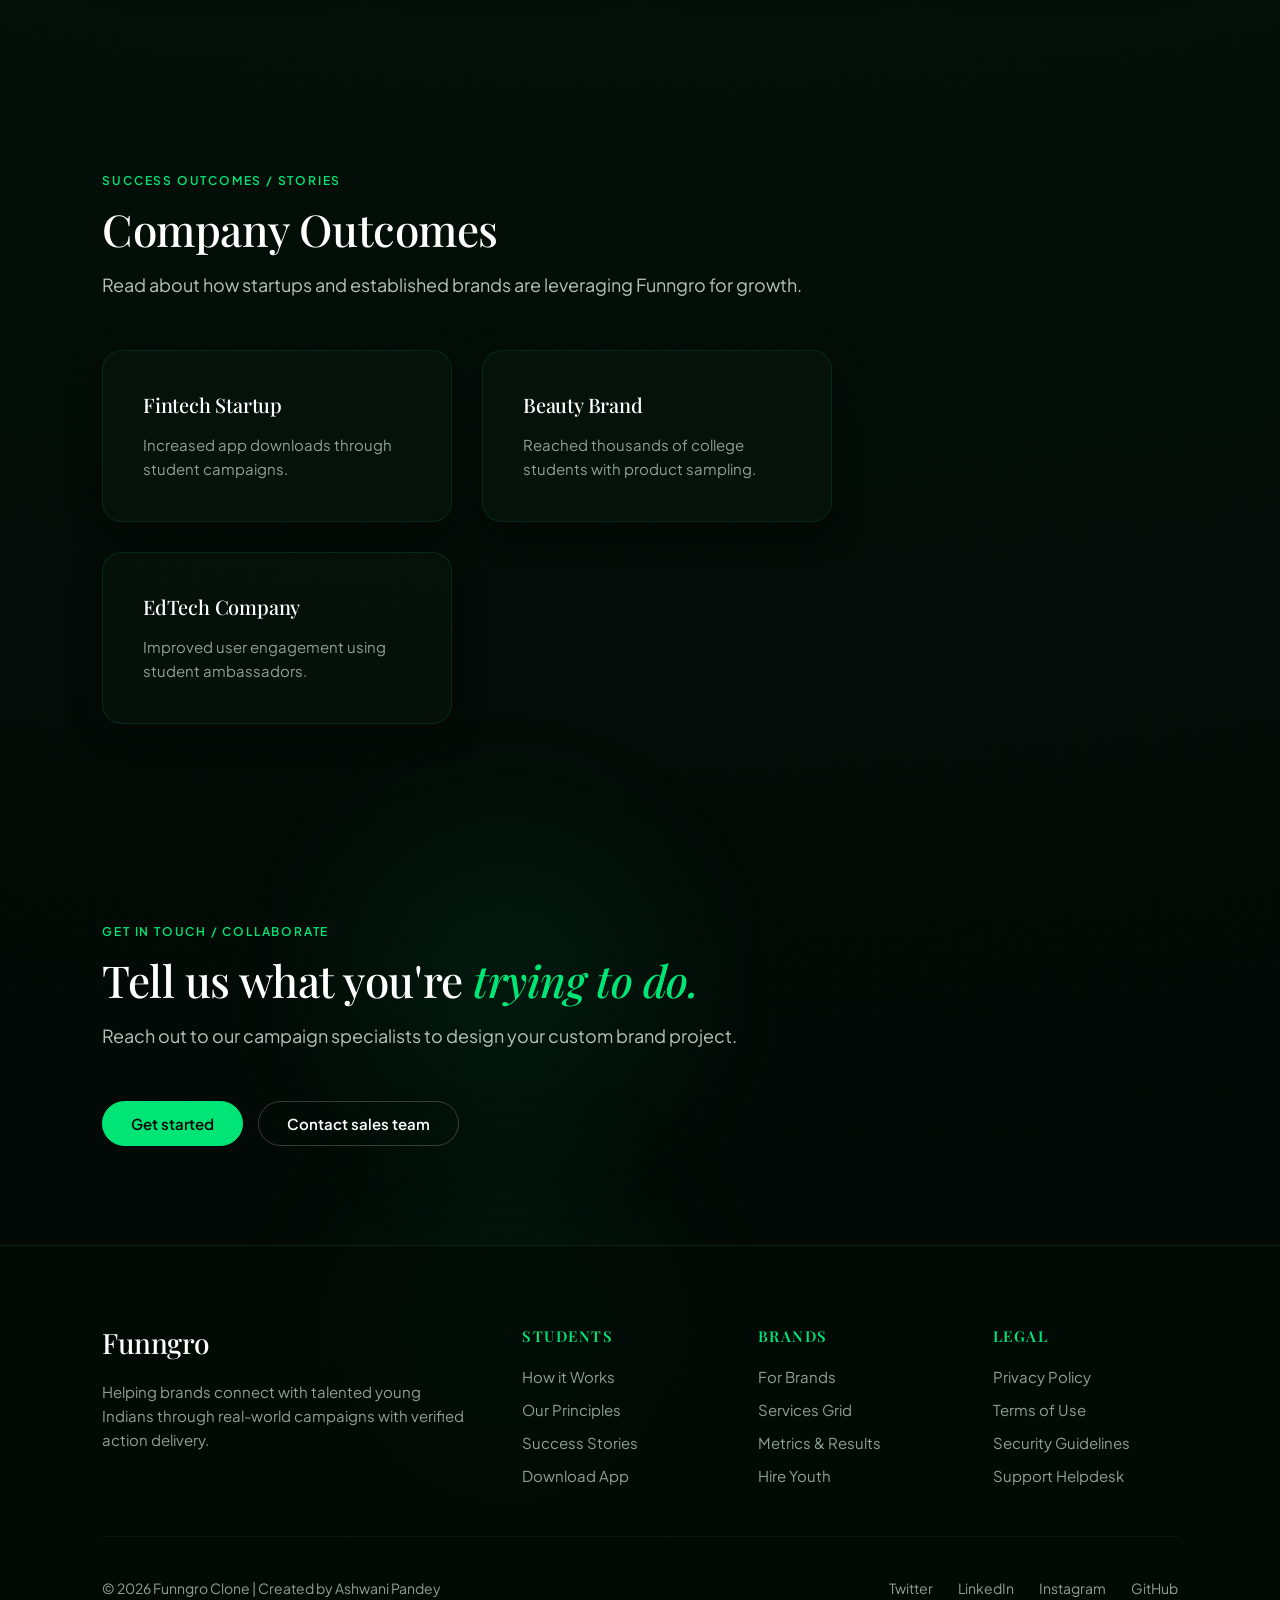
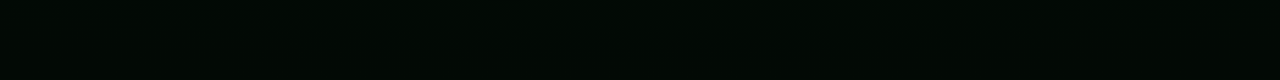
==== commit 27ed29f0: "making website responsive" ====
--- a/company.html
+++ b/company.html
@@ -12,168 +12,250 @@
 
     <link rel="preconnect" href="https://fonts.googleapis.com">
     <link rel="preconnect" href="https://fonts.gstatic.com" crossorigin>
-    <link href="https://fonts.googleapis.com/css2?family=Poppins:wght@300;400;500;600;700&display=swap" rel="stylesheet">
+    <link href="https://fonts.googleapis.com/css2?family=Playfair+Display:ital,wght@0,400..700;1,400..700&family=Plus+Jakarta+Sans:wght@300;400;500;600;700&display=swap" rel="stylesheet">
 </head>
 <body>
 
 <nav>
-
-<div class="logo">
-    <a href="#home">
-        <img src="assets/icons/funngro-logo-removebg-preview.png" alt="Funngro Logo">
-    </a>
-</div>
-
-<button class="menu-toggle" id="mobile-menu" aria-label="Toggle navigation" aria-expanded="false">
-    <span class="bar"></span>
-    <span class="bar"></span>
-    <span class="bar"></span>
-</button>
-
-<div class="nav-menu" id="nav-menu">
-    <ul>
-        <li><a href="index.html">Earn</a></li>
-        <li><a href="company.html">For Brands</a></li>
-        <li><a href="#services">Services</a></li>
-        <li><a href="#how">How It Works</a></li>
-        <li><a href="#stats">Results</a></li>
-        <li><a href="#contact">Contact</a></li>
-    </ul>
-
-    <a href="https://www.funngro.com/" target="_blank" class="btn no-hover">
-        Contact Sales
-    </a>
-</div>
-
+    <div class="logo">
+        <a href="index.html">
+            <img src="assets/icons/funngro-logo-removebg-preview.png" alt="Funngro Logo">
+        </a>
+    </div>
+
+    <button class="menu-toggle" id="mobile-menu" aria-label="Toggle navigation" aria-expanded="false">
+        <span class="bar"></span>
+        <span class="bar"></span>
+        <span class="bar"></span>
+    </button>
+
+    <div class="nav-menu" id="nav-menu">
+        <ul>
+            <li><a href="index.html">Home</a></li>
+            <li><a href="company.html">For Brands</a></li>
+            <li><a href="#services">Services</a></li>
+            <li><a href="#stats">Results</a></li>
+            <li><a href="#stories">Outcomes</a></li>
+            <li><a href="#contact">Contact</a></li>
+        </ul>
+
+        <div class="nav-buttons">
+            <a href="#contact" class="btn btn-secondary">Talk to Sales</a>
+            <a href="https://www.funngro.com/" target="_blank" class="btn btn-primary">Get Started</a>
+        </div>
+    </div>
 </nav>
 
 <section id="home" class="hero">
     <div class="glow-blob blob-hero-left"></div>
 
-    <div class="hero-text hero-fade-in">
-        <h1>
-            Work with <span class="gradient-text">70 Lakh+</span>
-            <br>
-            Young Indians
-        </h1>
-
-        <p class="hero-fade-in-delayed">
-            Promotion, sampling, content creation, surveys,
-            influencer campaigns, app testing and much more —
-            all from a verified community of talented students.
-        </p>
-
-        <a href="#services" class="hero-btn hero-fade-in-delayed">Start Hiring</a>
-    </div>
-
-    <div class="hero-image hero-image-zoom">
-        <img src="assets/images/hero.jpg" alt="Students working together">
-    </div>
-</section>
-
-<section id="why" class="features reveal">
-    <h2 class="reveal">Why Brands Choose Funngro?</h2>
-
-    <div class="cards">
-        <div class="card reveal reveal-delay-1">
-            <h3>🎯 Reach Young India</h3>
-            <p>Connect with millions of verified students across India.</p>
-        </div>
-
-        <div class="card reveal reveal-delay-2">
-            <h3>📢 Brand Promotion</h3>
-            <p>Launch campaigns, referrals and influencer marketing with ease.</p>
-        </div>
-
-        <div class="card reveal reveal-delay-3">
-            <h3>📈 Measurable Results</h3>
-            <p>Track campaign performance with verified actions and real engagement.</p>
-        </div>
-
-        <div class="card reveal reveal-delay-4">
-            <h3>📊 Surveys & Insights</h3>
-            <p>Collect valuable feedback and market insights from verified young users.</p>
-        </div>
-    </div>
+    <div class="hero-content">
+        <div class="hero-text hero-fade-in">
+            <span class="eyebrow">B2B / FOR BRANDS</span>
+            <h1>
+                Work with 70 lakh young Indians
+                <br>
+                on the things <em>brands actually need.</em>
+            </h1>
+
+            <p class="hero-fade-in-delayed">
+                Promotions, sampling, content creation, surveys, influencer campaigns, app testing and much more — all from a verified community of 13-25 year olds.
+            </p>
+
+            <div class="hero-buttons">
+                <a href="#contact" class="btn btn-primary">
+                    Hire talented youth
+                    <svg width="16" height="16" viewBox="0 0 24 24" fill="none" stroke="currentColor" stroke-width="2.5" stroke-linecap="round" stroke-linejoin="round"><line x1="5" y1="12" x2="19" y2="12"></line><polyline points="12 5 19 12 12 19"></polyline></svg>
+                </a>
+                <a href="#services" class="btn btn-secondary">Talk to sales</a>
+            </div>
+        </div>
+    </div>
+
+    <div class="hero-stats">
+        <div class="hero-stat">
+            <h2 class="stat-number" data-target="70" data-suffix=" Lakh+">0</h2>
+            <p>Verified Community</p>
+        </div>
+        <div class="hero-stat">
+            <h2 class="stat-number" data-target="5000" data-suffix="+">0</h2>
+            <p>Brands Onboarded</p>
+        </div>
+        <div class="hero-stat">
+            <h2 class="stat-number" data-target="1000" data-suffix="+">0</h2>
+            <p>Live Campaigns Daily</p>
+        </div>
+        <div class="hero-stat">
+            <h2 class="stat-number" data-target="12" data-suffix="+">0</h2>
+            <p>Work Categories</p>
+        </div>
+    </div>
+</section>
+
+<section class="features reveal">
+    <div class="glow-blob blob-hero-right"></div>
+    <span class="eyebrow">OUR EDGE / ACTION OVER REACH</span>
+    <h2 class="reveal">Reach is plentiful. <em>Real action is scarce.</em></h2>
+    <p class="section-desc">Instead of passive views, buy verified actions from real people. From installing apps and filling surveys to posting content, buy results not impressions.</p>
 </section>
 
 <section id="services" class="features reveal">
-    <h2 class="reveal">Our Services</h2>
-
-    <div class="cards">
-        <div class="card reveal reveal-delay-1">
-            <h3>📣 Brand Promotion</h3>
-            <p>Promote your products through verified student communities.</p>
-        </div>
-
-        <div class="card reveal reveal-delay-2">
-            <h3>🎥 Content Creation</h3>
-            <p>Get user-generated content for social media and marketing campaigns.</p>
-        </div>
-
-        <div class="card reveal reveal-delay-3">
-            <h3>📱 App Testing</h3>
-            <p>Receive real feedback from young users before launching your app.</p>
-        </div>
-    </div>
-</section>
-
-<section id="how" class="how-it-works reveal">
-    <h2 class="reveal">How It Works</h2>
-
-    <div class="steps">
-        <div class="step reveal reveal-delay-1">
-            <div class="number">1</div>
-            <h3>Create Your Brand Account</h3>
-            <p>Create your company account and tell us about your business.</p>
-        </div>
-
-        <div class="step reveal reveal-delay-2">
-            <div class="number">2</div>
-            <h3>Post Your Campaign</h3>
-            <p>Publish your campaign with objectives, budget, and timeline.</p>
-        </div>
-
-        <div class="step reveal reveal-delay-3">
-            <div class="number">3</div>
-            <h3>Receive Applications</h3>
-            <p>Receive applications from talented and verified students.</p>
-        </div>
-
-        <div class="step reveal reveal-delay-4">
-            <div class="number">4</div>
-            <h3>Track Results</h3>
-            <p>Launch your campaign, monitor progress, and measure results.</p>
-        </div>
-    </div>
-</section>
-
-<section id="stats" class="stats reveal">
-    <div class="glow-blob blob-hero-right"></div>
-
-    <div class="stat reveal reveal-delay-1">
-        <h2 class="stat-number" data-target="70" data-suffix=" Lakh+">0</h2>
-        <p>Young Indians</p>
-    </div>
-
-    <div class="stat reveal reveal-delay-2">
-        <h2 class="stat-number" data-target="5000" data-suffix="+">0</h2>
-        <p>Brands</p>
-    </div>
-
-    <div class="stat reveal reveal-delay-3">
-        <h2 class="stat-number" data-target="1000" data-suffix="+">0</h2>
-        <p>Live Projects</p>
-    </div>
-
-    <div class="stat reveal reveal-delay-4">
-        <h2 class="stat-number" data-target="12" data-suffix="+">0</h2>
-        <p>Work Categories</p>
+    <span class="eyebrow">SERVICES / CAMPAIGN TYPES</span>
+    <h2 class="reveal">Pick what you need. We'll match <em>the right cohort.</em></h2>
+    <p class="section-desc">Choose from our suite of youth marketing, product evaluation, and operations services.</p>
+
+    <div class="services-grid">
+        <div class="service-card reveal reveal-delay-1">
+            <div class="service-num">01</div>
+            <div class="service-info">
+                <h3>Content creation</h3>
+                <p>User generated reels, videos, design assets, and blogs.</p>
+            </div>
+        </div>
+
+        <div class="service-card reveal reveal-delay-2">
+            <div class="service-num">02</div>
+            <div class="service-info">
+                <h3>Campus campaigns</h3>
+                <p>Deploy college ambassadors to drive word-of-mouth.</p>
+            </div>
+        </div>
+
+        <div class="service-card reveal reveal-delay-3">
+            <div class="service-num">03</div>
+            <div class="service-info">
+                <h3>Influencer relations</h3>
+                <p>Nano and micro-influencer campaigns with high engagement.</p>
+            </div>
+        </div>
+
+        <div class="service-card reveal reveal-delay-1">
+            <div class="service-num">04</div>
+            <div class="service-info">
+                <h3>Local community</h3>
+                <p>Promote brands locally within specific cities and colleges.</p>
+            </div>
+        </div>
+
+        <div class="service-card reveal reveal-delay-2">
+            <div class="service-num">05</div>
+            <div class="service-info">
+                <h3>Beta testing & UX</h3>
+                <p>Get real feedback on app bugs and user experience issues.</p>
+            </div>
+        </div>
+
+        <div class="service-card reveal reveal-delay-3">
+            <div class="service-num">06</div>
+            <div class="service-info">
+                <h3>User research & surveys</h3>
+                <p>Gather detailed insights and feedback from teenagers.</p>
+            </div>
+        </div>
+
+        <div class="service-card reveal reveal-delay-1">
+            <div class="service-num">07</div>
+            <div class="service-info">
+                <h3>App downloads</h3>
+                <p>Acquire verified app installs from target users.</p>
+            </div>
+        </div>
+
+        <div class="service-card reveal reveal-delay-2">
+            <div class="service-num">08</div>
+            <div class="service-info">
+                <h3>Review & feedback</h3>
+                <p>Improve store ratings with verified constructive reviews.</p>
+            </div>
+        </div>
+
+        <div class="service-card reveal reveal-delay-3">
+            <div class="service-num">09</div>
+            <div class="service-info">
+                <h3>Offline promotions</h3>
+                <p>Execute physical flyers distribution, events, and sampling.</p>
+            </div>
+        </div>
+
+        <div class="service-card reveal reveal-delay-1">
+            <div class="service-num">10</div>
+            <div class="service-info">
+                <h3>Developer recruitment</h3>
+                <p>Find young tech talent for coding projects and hacks.</p>
+            </div>
+        </div>
+
+        <div class="service-card reveal reveal-delay-2">
+            <div class="service-num">11</div>
+            <div class="service-info">
+                <h3>Content moderation</h3>
+                <p>Manage community groups and flag inappropriate content.</p>
+            </div>
+        </div>
+
+        <div class="service-card reveal reveal-delay-3">
+            <div class="service-num">12</div>
+            <div class="service-info">
+                <h3>Retail audit & sampling</h3>
+                <p>Verify store stock displays and distribute samples.</p>
+            </div>
+        </div>
+    </div>
+</section>
+
+<section class="features reveal">
+    <span class="eyebrow">INDUSTRIES / SECTOR COVERAGE</span>
+    <h2 class="reveal">From <em>fintech</em> to <em>FMCG.</em></h2>
+    <p class="section-desc">Customized solution templates for brands across all sectors.</p>
+
+    <div class="pills-container reveal">
+        <span class="pill">Fintech</span>
+        <span class="pill">Edtech</span>
+        <span class="pill">FMCG</span>
+        <span class="pill">D2C</span>
+        <span class="pill">Gaming</span>
+        <span class="pill">Web3</span>
+        <span class="pill">Social Media</span>
+        <span class="pill">E-commerce</span>
+        <span class="pill">Apps</span>
+        <span class="pill">Health & Fitness</span>
+        <span class="pill">Software</span>
+        <span class="pill">Others</span>
+    </div>
+</section>
+
+<section id="stats" class="features reveal">
+    <span class="eyebrow">CASE STUDIES / METRICS</span>
+    <h2 class="reveal">What brands <em>typically see.</em></h2>
+    <p class="section-desc">Verifiable numbers from our active brand partners.</p>
+
+    <div class="metrics-grid">
+        <div class="metric-card reveal reveal-delay-1">
+            <div class="metric-val">42%</div>
+            <p>higher conversion rates compared to standard ads</p>
+        </div>
+
+        <div class="metric-card reveal reveal-delay-2">
+            <div class="metric-val">68%</div>
+            <p>lower customer acquisition costs (CAC)</p>
+        </div>
+
+        <div class="metric-card reveal reveal-delay-3">
+            <div class="metric-val">100%</div>
+            <p>verified action delivery guarantee</p>
+        </div>
+
+        <div class="metric-card reveal reveal-delay-4">
+            <div class="metric-val">3x</div>
+            <p>faster campaign turnaround times</p>
+        </div>
     </div>
 </section>
 
 <section id="stories" class="features reveal">
+    <span class="eyebrow">SUCCESS OUTCOMES / STORIES</span>
     <h2 class="reveal">Company Outcomes</h2>
+    <p class="section-desc">Read about how startups and established brands are leveraging Funngro for growth.</p>
 
     <div class="cards">
         <div class="card reveal reveal-delay-1">
@@ -193,11 +275,64 @@
     </div>
 </section>
 
-<footer id="contact" class="reveal">
+<section id="contact" class="features reveal">
     <div class="glow-blob blob-footer"></div>
-    <h2>Funngro</h2>
-    <p>Helping brands connect with talented young Indians through real-world campaigns.</p>
-    <p>© 2026 Funngro Clone | Created by Ashwani Pandey</p>
+    <span class="eyebrow">GET IN TOUCH / COLLABORATE</span>
+    <h2 class="reveal">Tell us what you're <em>trying to do.</em></h2>
+    <p class="section-desc">Reach out to our campaign specialists to design your custom brand project.</p>
+
+    <div class="hero-buttons">
+        <a href="https://www.funngro.com/" target="_blank" class="btn btn-primary">Get started</a>
+        <a href="mailto:brands@funngro.com" class="btn btn-secondary">Contact sales team</a>
+    </div>
+</section>
+
+<footer id="contact">
+    <div class="glow-blob blob-footer"></div>
+    <div class="footer-column">
+        <h2>Funngro</h2>
+        <p>Helping brands connect with talented young Indians through real-world campaigns with verified action delivery.</p>
+    </div>
+
+    <div class="footer-column">
+        <h3>Students</h3>
+        <ul>
+            <li><a href="index.html#how">How it Works</a></li>
+            <li><a href="index.html#why">Our Principles</a></li>
+            <li><a href="index.html#stories">Success Stories</a></li>
+            <li><a href="https://www.funngro.com/" target="_blank">Download App</a></li>
+        </ul>
+    </div>
+
+    <div class="footer-column">
+        <h3>Brands</h3>
+        <ul>
+            <li><a href="company.html">For Brands</a></li>
+            <li><a href="company.html#services">Services Grid</a></li>
+            <li><a href="company.html#stats">Metrics & Results</a></li>
+            <li><a href="company.html#contact">Hire Youth</a></li>
+        </ul>
+    </div>
+
+    <div class="footer-column">
+        <h3>Legal</h3>
+        <ul>
+            <li><a href="#">Privacy Policy</a></li>
+            <li><a href="#">Terms of Use</a></li>
+            <li><a href="#">Security Guidelines</a></li>
+            <li><a href="#">Support Helpdesk</a></li>
+        </ul>
+    </div>
+
+    <div class="footer-bottom">
+        <p>© 2026 Funngro Clone | Created by Ashwani Pandey</p>
+        <div class="footer-bottom-links">
+            <a href="#">Twitter</a>
+            <a href="#">LinkedIn</a>
+            <a href="#">Instagram</a>
+            <a href="#">GitHub</a>
+        </div>
+    </div>
 </footer>
 
 <script src="script.js"></script>
--- a/style.css
+++ b/style.css
@@ -1,23 +1,25 @@
 :root {
-  --bg-gradient: radial-gradient(circle at 50% 0%, #0e3020 0%, #040e0a 100%);
-  --glass-bg: rgba(18, 51, 36, 0.45);
-  --glass-border: rgba(66, 232, 123, 0.15);
-  --glass-shadow: rgba(0, 0, 0, 0.3);
-  --primary-glow: rgba(57, 214, 108, 0.2);
+  --bg-gradient: radial-gradient(circle at 50% 0%, #061e12 0%, #020705 100%);
+  --glass-bg: rgba(9, 24, 17, 0.45);
+  --glass-border: rgba(0, 229, 117, 0.12);
+  --glass-shadow: rgba(0, 0, 0, 0.4);
+  --primary-glow: rgba(0, 229, 117, 0.15);
   --text-glow-gradient: linear-gradient(135deg, #a8ff78, #78ffd6);
-  --accent-color: #39d66c;
+  --accent-color: #00e575;
   --transition-smooth: all 0.4s cubic-bezier(0.165, 0.84, 0.44, 1);
-}
-
-html{
-scroll-behavior:smooth;
-}
-
-*{
-margin:0;
-padding:0;
-box-sizing:border-box;
-font-family:'Poppins',sans-serif;
+  --font-serif: 'Playfair Display', serif;
+  --font-sans: 'Plus Jakarta Sans', sans-serif;
+}
+
+html {
+  scroll-behavior: smooth;
+}
+
+* {
+  margin: 0;
+  padding: 0;
+  box-sizing: border-box;
+  font-family: var(--font-sans);
 }
 
 /* Custom Scrollbar */
@@ -25,22 +27,22 @@
   width: 10px;
 }
 ::-webkit-scrollbar-track {
-  background: #040e0a;
+  background: #020705;
 }
 ::-webkit-scrollbar-thumb {
-  background: #123324;
+  background: #091811;
   border-radius: 5px;
-  border: 2px solid #040e0a;
+  border: 2px solid #020705;
 }
 ::-webkit-scrollbar-thumb:hover {
-  background: #39d66c;
-}
-
-body{
-background: var(--bg-gradient);
-color:white;
-overflow-x:hidden;
-position:relative;
+  background: var(--accent-color);
+}
+
+body {
+  background: var(--bg-gradient);
+  color: white;
+  overflow-x: hidden;
+  position: relative;
 }
 
 /* Ambient Glow Blobs */
@@ -48,23 +50,53 @@
   position: absolute;
   width: 500px;
   height: 500px;
-  background: radial-gradient(circle, rgba(66, 232, 123, 0.08) 0%, rgba(66, 232, 123, 0) 70%);
+  background: radial-gradient(circle, rgba(0, 229, 117, 0.08) 0%, rgba(0, 229, 117, 0) 70%);
   border-radius: 50%;
   z-index: -1;
   pointer-events: none;
   filter: blur(40px);
 }
 .blob-hero-left {
-  top: 10%;
-  left: -150px;
+  top: 5%;
+  left: -200px;
 }
 .blob-hero-right {
   top: 25%;
-  right: -150px;
+  right: -200px;
 }
 .blob-footer {
-  bottom: 5%;
+  bottom: 2%;
   left: 20%;
+}
+
+/* Typography styles */
+h1, h2, h3, h4 {
+  font-family: var(--font-serif);
+  font-weight: 500;
+  letter-spacing: -0.01em;
+}
+
+h1 {
+  font-size: clamp(38px, 6vw, 64px);
+  line-height: 1.1;
+  letter-spacing: -0.02em;
+}
+
+h2 {
+  font-size: clamp(30px, 4vw, 44px);
+  line-height: 1.2;
+  letter-spacing: -0.01em;
+}
+
+h3 {
+  font-size: clamp(20px, 2vw, 24px);
+}
+
+h1 em, h2 em, h3 em, h4 em {
+  font-family: var(--font-serif);
+  font-style: italic;
+  color: var(--accent-color);
+  font-weight: inherit;
 }
 
 .gradient-text {
@@ -72,539 +104,890 @@
   -webkit-background-clip: text;
   -webkit-text-fill-color: transparent;
   background-clip: text;
-  display: inline-block;
-}
-
-nav{
-display:flex;
-justify-content:space-between;
-align-items:center;
-padding:20px 8%;
-background:rgba(13,38,25,0.75);
-backdrop-filter:blur(12px);
--webkit-backdrop-filter:blur(12px);
-border-bottom:1px solid var(--glass-border);
-position:sticky;
-top:0;
-z-index:1000;
-transition:var(--transition-smooth);
-}
-
-.logo{
-font-size:30px;
-font-weight:700;
-color:#42e87b;
-}
-
-.logo img{
-height:45px;
+  display: inline;
+}
+
+.eyebrow {
+  font-size: 12px;
+  font-weight: 600;
+  letter-spacing: 0.15em;
+  text-transform: uppercase;
+  color: var(--accent-color);
+  margin-bottom: 15px;
+  display: block;
+}
+
+/* Navigation bar */
+nav {
+  display: flex;
+  justify-content: space-between;
+  align-items: center;
+  padding: 20px 8%;
+  background: rgba(3, 10, 6, 0.75);
+  backdrop-filter: blur(12px);
+  -webkit-backdrop-filter: blur(12px);
+  border-bottom: 1px solid var(--glass-border);
+  position: sticky;
+  top: 0;
+  z-index: 1000;
+  transition: var(--transition-smooth);
+}
+
+.logo {
+  font-family: var(--font-serif);
+  font-size: 26px;
+  font-weight: 700;
+  color: white;
+}
+
+.logo a {
+  text-decoration: none;
+  color: white;
+  display: flex;
+  align-items: center;
+}
+
+.logo img {
+  height: 38px;
 }
 
 .nav-menu {
-display:flex;
-justify-content:space-between;
-align-items:center;
-flex:1;
-margin-left:60px;
+  display: flex;
+  justify-content: space-between;
+  align-items: center;
+  flex: 1;
+  margin-left: 60px;
 }
 
 .menu-toggle {
-display:none;
-}
-
-nav ul{
-display:flex;
-gap:30px;
-list-style:none;
-}
-
-nav a{
-text-decoration:none;
-color:white;
-font-weight:500;
-position:relative;
-padding:6px 0;
-transition:color 0.3s ease;
+  display: none;
+}
+
+nav ul {
+  display: flex;
+  gap: 35px;
+  list-style: none;
+}
+
+nav a {
+  text-decoration: none;
+  color: #b3c3bc;
+  font-size: 15px;
+  font-weight: 500;
+  position: relative;
+  padding: 6px 0;
+  transition: color 0.3s ease;
 }
 
 nav a::after {
-content:'';
-position:absolute;
-bottom:0;
-left:50%;
-width:0;
-height:2px;
-background:var(--accent-color);
-transition:var(--transition-smooth);
-transform:translateX(-50%);
-}
-
-nav a:hover{
-color:var(--accent-color);
-}
-
-nav a:hover::after{
-width:100%;
-}
-
-.no-hover{
-    color: inherit !important;
-   
-}
-
-
-.btn,
-.hero-btn{
-display:inline-block;
-text-decoration:none;
-text-align:center;
-}
-
-.hero-btn{
-margin-top: 30px !important;
-}
-
-.btn,
-.hero-btn{
-padding:14px 32px;
-border:none;
-border-radius:30px;
-background:linear-gradient(135deg, #39d66c 0%, #1da850 100%);
-color:white;
-font-size:16px;
-font-weight:600;
-cursor:pointer;
-box-shadow:0 4px 15px rgba(57, 214, 108, 0.25);
-transition:var(--transition-smooth);
-}
-
-.btn:hover,
-.hero-btn:hover{
-transform:translateY(-4px) scale(1.03);
-box-shadow:0 8px 25px rgba(57, 214, 108, 0.45);
-background:linear-gradient(135deg, #42e87b 0%, #22b95a 100%);
-}
-
-.hero{
-
-display:flex;
-justify-content:space-between;
-align-items:center;
-padding:70px 8%;
-gap:60px;
-
-}
-
-.hero-text{
-
-flex:1;
-
-}
-
-.hero-text h1{
-
-font-size:58px;
-line-height:1.2;
-
-}
-
-.hero-text p{
-
-margin-top:20px;
-font-size:18px;
-line-height:30px;
-color:#d7d7d7;
-
-}
-
-/* .hero-btn{
-
-margin-top:30px;
-padding:15px 35px;
-background:#39d66c;
-border:none;
-border-radius:30px;
-font-size:18px;
-color:white;
-cursor:pointer;
-
-} */
-
-.hero-image{
-
-flex:1;
-text-align:right;
-
-}
-
-.hero-image img{
-
-width:100%;
-max-width:520px;
-border-radius:25px;
-
-}
-
-.features{
-padding:80px 8%;
-text-align:center;
-}
-
-.features h2{
-font-size:40px;
-margin-bottom:50px;
-}
-
-.cards{
-display:flex;
-justify-content:center;
-gap:30px;
-flex-wrap:wrap;
-}
-
-.card{
-background:var(--glass-bg);
-backdrop-filter:blur(8px);
--webkit-backdrop-filter:blur(8px);
-border:1px solid var(--glass-border);
-padding:35px;
-border-radius:20px;
-width:100%;
-max-width:320px;
-box-shadow:0 10px 30px var(--glass-shadow);
-transition:var(--transition-smooth);
-}
-
-.card:hover{
-transform:translateY(-10px) scale(1.02);
-box-shadow:0 15px 35px var(--primary-glow);
-border-color:rgba(66,232,123,0.4);
-background:rgba(27,75,53,0.55);
-}
-
-.card h3{
-margin-bottom:15px;
-}
-
-.card p{
-color:#d0d0d0;
-line-height:28px;
-}
-
-.how-it-works{
-padding:80px 8%;
-background:#0d2619;
-text-align:center;
-}
-
-.how-it-works h2{
-font-size:40px;
-margin-bottom:50px;
-}
-
-.steps{
-display:flex;
-justify-content:center;
-gap:30px;
-flex-wrap:wrap;
-}
-
-.step{
-width:100%;
-max-width:300px;
-padding:30px;
-background:rgba(18,51,36,0.25);
-border:1px solid rgba(66,232,123,0.05);
-border-radius:20px;
-transition:var(--transition-smooth);
-}
-
-.step:hover{
-transform:translateY(-5px);
-border-color:rgba(66,232,123,0.25);
-background:rgba(18,51,36,0.4);
-}
-
-.number{
-width:70px;
-height:70px;
-margin:auto;
-border-radius:50%;
-background:var(--accent-color);
-box-shadow:0 0 15px var(--primary-glow);
-color:white;
-display:flex;
-align-items:center;
-justify-content:center;
-font-size:30px;
-font-weight:bold;
-margin-bottom:20px;
-transition:var(--transition-smooth);
-}
-
-.step:hover .number{
-transform:scale(1.1);
-box-shadow:0 0 25px rgba(66,232,123,0.5);
-}
-
-.step h3{
-margin-bottom:15px;
-}
-
-.step p{
-line-height:28px;
-color:#d7d7d7;
-}
-
-.stats{
-
-display:flex;
-justify-content:space-around;
-align-items:center;
-padding:70px 8%;
-background:#071b12;
-flex-wrap:wrap;
-gap:30px;
-
-}
-
-.stat{
-
-text-align:center;
-
-}
-
-.stat h2{
-
-font-size:50px;
-color:#39d66c;
-
-}
-
-.stat p{
-
-font-size:20px;
-margin-top:10px;
-
-}
-
-
-footer{
-
-background:#0d2619;
-padding:50px;
-text-align:center;
-
-}
-
-footer h2{
-
-font-size:35px;
-margin-bottom:20px;
-color:#39d66c;
-
-}
-
-footer p{
-
-margin:10px 0;
-color:#d7d7d7;
-
-}
-
-@media(max-width:900px){
-
-nav {
-  padding: 15px 5%;
-}
-
-.nav-menu {
-  position: fixed;
-  top: 0;
-  right: -100%;
-  width: 280px;
-  height: 100vh;
-  background: #0d2619;
+  content: '';
+  position: absolute;
+  bottom: 0;
+  left: 50%;
+  width: 0;
+  height: 2px;
+  background: var(--accent-color);
+  transition: var(--transition-smooth);
+  transform: translateX(-50%);
+}
+
+nav a:hover {
+  color: var(--accent-color);
+}
+
+nav a:hover::after {
+  width: 100%;
+}
+
+.nav-buttons {
+  display: flex;
+  align-items: center;
+  gap: 15px;
+}
+
+/* Buttons */
+.btn {
+  display: inline-flex;
+  align-items: center;
+  justify-content: center;
+  gap: 8px;
+  text-decoration: none;
+  padding: 12px 28px;
+  border-radius: 30px;
+  font-size: 15px;
+  font-weight: 600;
+  cursor: pointer;
+  transition: var(--transition-smooth);
+}
+
+.btn-primary {
+  background: var(--accent-color);
+  color: #020705 !important;
+  border: 1px solid var(--accent-color);
+}
+
+.btn-primary:hover {
+  background: #00ff87;
+  transform: translateY(-3px);
+  box-shadow: 0 8px 25px rgba(0, 229, 117, 0.4);
+}
+
+.btn-secondary {
+  background: transparent;
+  color: white !important;
+  border: 1px solid rgba(255, 255, 255, 0.2);
+}
+
+.btn-secondary:hover {
+  border-color: white;
+  background: rgba(255, 255, 255, 0.05);
+  transform: translateY(-3px);
+}
+
+/* Hero Section */
+.hero {
+  display: flex;
   flex-direction: column;
-  justify-content: flex-start;
-  align-items: center;
+  padding: 100px 8% 80px 8%;
+}
+
+.hero-content {
+  display: flex;
+  justify-content: space-between;
+  align-items: center;
+  gap: 60px;
+  width: 100%;
+}
+
+.hero-text {
+  flex: 1.2;
+}
+
+.hero-text p {
+  margin-top: 25px;
+  font-size: 18px;
+  line-height: 1.6;
+  color: #b3c3bc;
+}
+
+.hero-buttons {
+  display: flex;
+  gap: 15px;
+  margin-top: 35px;
+  flex-wrap: wrap;
+}
+
+.hero-image {
+  flex: 0.8;
+  text-align: right;
+}
+
+.hero-image img {
+  width: 100%;
+  max-width: 480px;
+  border-radius: 20px;
+  border: 1px solid var(--glass-border);
+  box-shadow: 0 20px 40px rgba(0, 0, 0, 0.5);
+}
+
+/* Generic layout */
+.features,
+.how-it-works,
+.stats {
+  padding: 100px 8%;
+  text-align: left;
+}
+
+.features h2,
+.how-it-works h2,
+.stats h2 {
+  margin-bottom: 15px;
+}
+
+.section-desc {
+  font-size: 18px;
+  color: #b3c3bc;
+  max-width: 700px;
+  margin-bottom: 50px;
+  line-height: 1.6;
+}
+
+/* Cards grids */
+.cards {
+  display: flex;
+  gap: 30px;
+  flex-wrap: wrap;
+  margin-top: 40px;
+}
+
+.card {
+  background: var(--glass-bg);
+  backdrop-filter: blur(8px);
+  -webkit-backdrop-filter: blur(8px);
+  border: 1px solid var(--glass-border);
+  padding: 40px;
+  border-radius: 20px;
+  width: 100%;
+  max-width: 350px;
+  box-shadow: 0 10px 30px var(--glass-shadow);
+  transition: var(--transition-smooth);
+}
+
+.card:hover {
+  transform: translateY(-8px);
+  border-color: rgba(0, 229, 117, 0.3);
+  box-shadow: 0 15px 35px var(--primary-glow);
+  background: rgba(9, 24, 17, 0.6);
+}
+
+.card h3 {
+  font-size: 20px;
+  margin-bottom: 15px;
+}
+
+.card p {
+  color: #8da197;
+  line-height: 1.6;
+  font-size: 15px;
+}
+
+/* Process rows (5 steps) */
+.process-list {
+  display: flex;
+  flex-direction: column;
+  gap: 50px;
+  margin-top: 50px;
+}
+
+.process-row {
+  display: grid;
+  grid-template-columns: 80px 1fr 320px;
   gap: 40px;
-  padding: 100px 30px 40px 30px;
-  box-shadow: -5px 0 25px rgba(0, 0, 0, 0.5);
-  transition: right 0.4s ease-in-out;
-  z-index: 999;
-}
-
-.nav-menu.active {
-  right: 0;
-}
-
-.menu-toggle {
+  padding-bottom: 40px;
+  border-bottom: 1px solid var(--glass-border);
+  align-items: start;
+  transition: var(--transition-smooth);
+}
+
+.process-row:hover {
+  border-bottom-color: rgba(0, 229, 117, 0.35);
+}
+
+.process-num {
+  font-family: var(--font-serif);
+  font-size: clamp(38px, 4vw, 52px);
+  font-style: italic;
+  font-weight: 500;
+  color: var(--accent-color);
+  line-height: 1;
+}
+
+.process-info h3 {
+  font-size: 24px;
+  margin-bottom: 12px;
+}
+
+.process-info p {
+  color: #b3c3bc;
+  line-height: 1.6;
+  font-size: 16px;
+}
+
+.process-bullets {
+  list-style: none;
+  display: flex;
+  flex-direction: column;
+  gap: 12px;
+}
+
+.process-bullets li {
+  font-size: 14px;
+  color: #8da197;
+  display: flex;
+  align-items: center;
+  gap: 10px;
+}
+
+.process-bullets li::before {
+  content: '✓';
+  color: var(--accent-color);
+  font-weight: bold;
+}
+
+/* Pay cards block */
+.pay-cards {
+  display: grid;
+  grid-template-columns: repeat(auto-fit, minmax(300px, 1fr));
+  gap: 30px;
+  margin-top: 50px;
+}
+
+.pay-card {
+  background: var(--glass-bg);
+  border: 1px solid var(--glass-border);
+  border-radius: 20px;
+  padding: 40px;
+  transition: var(--transition-smooth);
   display: flex;
   flex-direction: column;
   justify-content: space-between;
-  width: 30px;
-  height: 21px;
+  min-height: 280px;
+  box-shadow: 0 10px 30px var(--glass-shadow);
+}
+
+.pay-card:hover {
+  transform: translateY(-8px);
+  border-color: rgba(0, 229, 117, 0.35);
+  background: rgba(9, 24, 17, 0.6);
+  box-shadow: 0 15px 35px var(--primary-glow);
+}
+
+.pay-card .card-meta {
+  font-size: 12px;
+  letter-spacing: 0.1em;
+  color: #8da197;
+  margin-bottom: 20px;
+  text-transform: uppercase;
+}
+
+.pay-card h3 {
+  font-size: 24px;
+  margin-bottom: 10px;
+}
+
+.pay-card .rate {
+  font-family: var(--font-serif);
+  font-size: clamp(28px, 3vw, 36px);
+  font-weight: 500;
+  color: var(--accent-color);
+  margin: 15px 0;
+}
+
+.pay-card p {
+  color: #b3c3bc;
+  line-height: 1.5;
+  font-size: 15px;
+}
+
+/* Sequence roadmaps */
+.sequence-list {
+  display: flex;
+  flex-direction: column;
+  margin-top: 50px;
+  border-top: 1px solid var(--glass-border);
+}
+
+.sequence-item {
+  display: flex;
+  align-items: center;
+  gap: 30px;
+  padding: 24px 0;
+  border-bottom: 1px solid var(--glass-border);
+  transition: var(--transition-smooth);
+}
+
+.sequence-item:hover {
+  padding-left: 15px;
+  border-bottom-color: rgba(0, 229, 117, 0.35);
+}
+
+.sequence-num {
+  width: 42px;
+  height: 42px;
+  border-radius: 50%;
+  border: 1px solid var(--accent-color);
+  color: var(--accent-color);
+  display: flex;
+  align-items: center;
+  justify-content: center;
+  font-family: var(--font-serif);
+  font-weight: bold;
+  font-size: 18px;
+  flex-shrink: 0;
+  transition: var(--transition-smooth);
+}
+
+.sequence-item:hover .sequence-num {
+  background: var(--accent-color);
+  color: #020705;
+  box-shadow: 0 0 15px var(--accent-color);
+}
+
+.sequence-text {
+  font-size: 18px;
+  font-weight: 500;
+  color: #cddad4;
+}
+
+/* Stats Counter Row (company.html under hero) */
+.hero-stats {
+  display: grid;
+  grid-template-columns: repeat(auto-fit, minmax(200px, 1fr));
+  gap: 30px;
+  width: 100%;
+  margin-top: 60px;
+  padding-top: 40px;
+  border-top: 1px solid var(--glass-border);
+}
+
+.hero-stat {
+  display: flex;
+  flex-direction: column;
+}
+
+.hero-stat h2 {
+  font-family: var(--font-serif);
+  font-size: clamp(32px, 3.5vw, 48px);
+  color: var(--accent-color);
+  margin-bottom: 8px;
+}
+
+.hero-stat p {
+  font-size: 14px;
+  color: #8da197;
+  text-transform: uppercase;
+  letter-spacing: 0.05em;
+}
+
+/* Services Grid (company.html) */
+.services-grid {
+  display: grid;
+  grid-template-columns: repeat(auto-fit, minmax(320px, 1fr));
+  gap: 30px;
+  margin-top: 50px;
+}
+
+.service-card {
+  background: var(--glass-bg);
+  border: 1px solid var(--glass-border);
+  border-radius: 16px;
+  padding: 30px;
+  display: flex;
+  gap: 20px;
+  align-items: start;
+  transition: var(--transition-smooth);
+  box-shadow: 0 10px 25px var(--glass-shadow);
+}
+
+.service-card:hover {
+  transform: translateY(-5px);
+  border-color: rgba(0, 229, 117, 0.3);
+  box-shadow: 0 10px 25px var(--primary-glow);
+  background: rgba(9, 24, 17, 0.55);
+}
+
+.service-num {
+  font-family: var(--font-serif);
+  font-size: 20px;
+  font-weight: bold;
+  color: var(--accent-color);
+}
+
+.service-info h3 {
+  font-size: 18px;
+  margin-bottom: 8px;
+}
+
+.service-info p {
+  color: #b3c3bc;
+  font-size: 14px;
+  line-height: 1.5;
+}
+
+/* Category Filter Pills (company.html) */
+.pills-container {
+  display: flex;
+  flex-wrap: wrap;
+  gap: 12px;
+  margin-top: 40px;
+}
+
+.pill {
+  padding: 10px 22px;
+  background: rgba(255, 255, 255, 0.02);
+  border: 1px solid rgba(255, 255, 255, 0.08);
+  border-radius: 30px;
+  font-size: 14px;
+  font-weight: 500;
+  color: #cddad4;
+  cursor: pointer;
+  transition: var(--transition-smooth);
+}
+
+.pill:hover {
+  background: rgba(0, 229, 117, 0.05);
+  border-color: var(--accent-color);
+  color: var(--accent-color);
+}
+
+/* Metrics Cards (company.html) */
+.metrics-grid {
+  display: grid;
+  grid-template-columns: repeat(auto-fit, minmax(220px, 1fr));
+  gap: 30px;
+  margin-top: 50px;
+}
+
+.metric-card {
+  background: var(--glass-bg);
+  border: 1px solid var(--glass-border);
+  border-radius: 16px;
+  padding: 40px 30px;
+  text-align: center;
+  transition: var(--transition-smooth);
+  box-shadow: 0 10px 25px var(--glass-shadow);
+}
+
+.metric-card:hover {
+  border-color: rgba(0, 229, 117, 0.25);
+  background: rgba(9, 24, 17, 0.5);
+  transform: translateY(-3px);
+}
+
+.metric-val {
+  font-family: var(--font-serif);
+  font-size: clamp(34px, 4vw, 46px);
+  font-weight: 500;
+  color: var(--accent-color);
+  margin-bottom: 12px;
+}
+
+.metric-card p {
+  color: #b3c3bc;
+  font-size: 14px;
+  line-height: 1.5;
+}
+
+/* Accordion FAQ elements */
+.faq-list {
+  display: flex;
+  flex-direction: column;
+  margin-top: 50px;
+  border-top: 1px solid var(--glass-border);
+  width: 100%;
+}
+
+.faq-item {
+  border-bottom: 1px solid var(--glass-border);
+}
+
+.faq-question {
+  width: 100%;
   background: transparent;
   border: none;
+  color: white;
+  text-align: left;
+  padding: 30px 0;
+  font-family: var(--font-serif);
+  font-size: clamp(18px, 2.5vw, 22px);
+  font-weight: 500;
+  display: flex;
+  justify-content: space-between;
+  align-items: center;
   cursor: pointer;
-  padding: 0;
-  z-index: 1001;
-}
-
-.menu-toggle .bar {
-  height: 3px;
-  width: 100%;
-  background-color: white;
-  border-radius: 10px;
-  transition: all 0.3s ease;
-}
-
-/* Hamburger to X animation */
-.menu-toggle.active .bar:nth-child(1) {
-  transform: translateY(9px) rotate(45deg);
-}
-
-.menu-toggle.active .bar:nth-child(2) {
+  transition: var(--transition-smooth);
+}
+
+.faq-question:hover {
+  color: var(--accent-color);
+}
+
+.faq-icon {
+  font-size: 24px;
+  font-weight: 300;
+  color: #8da197;
+  transition: transform 0.3s ease;
+}
+
+.faq-item.active .faq-icon {
+  transform: rotate(45deg);
+  color: var(--accent-color);
+}
+
+.faq-answer {
+  max-height: 0;
+  overflow: hidden;
+  transition: max-height 0.4s cubic-bezier(0.165, 0.84, 0.44, 1), padding 0.4s ease;
+  color: #b3c3bc;
+  font-size: 16px;
+  line-height: 1.6;
+  padding-bottom: 0;
+}
+
+.faq-item.active .faq-answer {
+  max-height: 300px;
+  padding-bottom: 30px;
+}
+
+/* Footer styling */
+footer {
+  background: rgba(3, 10, 6, 0.8);
+  border-top: 1px solid var(--glass-border);
+  padding: 80px 8%;
+  display: grid;
+  grid-template-columns: 2fr 1fr 1fr 1fr;
+  gap: 50px;
+}
+
+footer h2 {
+  font-size: 28px;
+  margin-bottom: 20px;
+  color: white;
+}
+
+footer p {
+  color: #8da197;
+  line-height: 1.6;
+  font-size: 15px;
+  margin-bottom: 15px;
+}
+
+.footer-column h3 {
+  font-size: 15px;
+  font-weight: 600;
+  color: var(--accent-color);
+  text-transform: uppercase;
+  letter-spacing: 0.1em;
+  margin-bottom: 20px;
+}
+
+.footer-column ul {
+  list-style: none;
+  display: flex;
+  flex-direction: column;
+  gap: 12px;
+}
+
+.footer-column ul a {
+  text-decoration: none;
+  color: #8da197;
+  font-size: 15px;
+  transition: color 0.3s ease;
+}
+
+.footer-column ul a:hover {
+  color: var(--accent-color);
+}
+
+.footer-bottom {
+  grid-column: 1 / -1;
+  padding-top: 40px;
+  border-top: 1px solid rgba(255, 255, 255, 0.05);
+  display: flex;
+  justify-content: space-between;
+  align-items: center;
+  flex-wrap: wrap;
+  gap: 20px;
+}
+
+.footer-bottom p {
+  margin-bottom: 0;
+  font-size: 14px;
+}
+
+.footer-bottom-links {
+  display: flex;
+  gap: 25px;
+}
+
+.footer-bottom-links a {
+  text-decoration: none;
+  color: #8da197;
+  font-size: 14px;
+  transition: color 0.3s ease;
+}
+
+.footer-bottom-links a:hover {
+  color: var(--accent-color);
+}
+
+/* Animations */
+.reveal {
   opacity: 0;
-}
-
-.menu-toggle.active .bar:nth-child(3) {
-  transform: translateY(-9px) rotate(-45deg);
-}
-
-.nav-menu ul {
-  flex-direction: column;
-  align-items: center;
-  gap: 25px;
-  width: 100%;
-}
-
-.nav-menu ul li {
-  width: 100%;
-  text-align: center;
-}
-
-.nav-menu ul li a {
-  font-size: 18px;
-  display: block;
-  padding: 10px 0;
-}
-
-.nav-menu .btn {
-  width: 100%;
-  margin-top: 10px;
-}
-
-.hero {
-  flex-direction: column;
-  text-align: center;
-  padding: 50px 5%;
-  gap: 45px;
-}
-
-.hero-text h1 {
-  font-size: clamp(32px, 8vw, 46px);
-}
-
-.hero-text p {
-  font-size: 16px;
-  line-height: 26px;
-}
-
-.hero-image {
-  text-align: center;
-  width: 100%;
-}
-
-.hero-image img {
-  max-width: 100%;
-}
-
-.features, .how-it-works, .stats {
-  padding: 60px 5%;
-}
-
-.features h2, .how-it-works h2, footer h2 {
-  font-size: clamp(28px, 6vw, 36px);
-  margin-bottom: 35px;
-}
-
-.stat h2 {
-  font-size: 40px;
-}
-
-.stat p {
-  font-size: 18px;
-}
-
-footer {
-  padding: 40px 20px;
-}
-
-}
-
-
-
-/* Scroll Reveal System */
-.reveal {
-  opacity:0;
-  transform:translateY(30px);
-  transition:opacity 0.8s ease, transform 0.8s cubic-bezier(0.165, 0.84, 0.44, 1);
-  will-change:transform, opacity;
+  transform: translateY(30px);
+  transition: opacity 0.8s ease, transform 0.8s cubic-bezier(0.165, 0.84, 0.44, 1);
+  will-change: transform, opacity;
 }
 
 .reveal.revealed {
-  opacity:1;
-  transform:translateY(0);
-}
-
-.reveal-delay-1 { transition-delay:0.1s; }
-.reveal-delay-2 { transition-delay:0.2s; }
-.reveal-delay-3 { transition-delay:0.3s; }
-.reveal-delay-4 { transition-delay:0.4s; }
+  opacity: 1;
+  transform: translateY(0);
+}
+
+.reveal-delay-1 { transition-delay: 0.1s; }
+.reveal-delay-2 { transition-delay: 0.2s; }
+.reveal-delay-3 { transition-delay: 0.3s; }
+.reveal-delay-4 { transition-delay: 0.4s; }
 
 .reveal-zoom {
-  opacity:0;
-  transform:scale(0.92);
-  transition:opacity 0.8s ease, transform 0.8s cubic-bezier(0.165, 0.84, 0.44, 1);
-  will-change:transform, opacity;
+  opacity: 0;
+  transform: scale(0.92);
+  transition: opacity 0.8s ease, transform 0.8s cubic-bezier(0.165, 0.84, 0.44, 1);
+  will-change: transform, opacity;
 }
 
 .reveal-zoom.revealed {
-  opacity:1;
-  transform:scale(1);
-}
-
-/* Page load transition for hero elements */
+  opacity: 1;
+  transform: scale(1);
+}
+
 .hero-fade-in {
-  opacity:0;
-  transform:translateY(20px);
-  animation:heroFadeUp 1.0s cubic-bezier(0.165, 0.84, 0.44, 1) forwards;
+  opacity: 0;
+  transform: translateY(20px);
+  animation: heroFadeUp 1.0s cubic-bezier(0.165, 0.84, 0.44, 1) forwards;
 }
 
 .hero-fade-in-delayed {
-  opacity:0;
-  transform:translateY(20px);
-  animation:heroFadeUp 1.0s cubic-bezier(0.165, 0.84, 0.44, 1) 0.2s forwards;
+  opacity: 0;
+  transform: translateY(20px);
+  animation: heroFadeUp 1.0s cubic-bezier(0.165, 0.84, 0.44, 1) 0.2s forwards;
 }
 
 .hero-image-zoom {
-  opacity:0;
-  transform:scale(0.95);
-  animation:heroZoomIn 1.2s cubic-bezier(0.165, 0.84, 0.44, 1) 0.3s forwards;
+  opacity: 0;
+  transform: scale(0.95);
+  animation: heroZoomIn 1.2s cubic-bezier(0.165, 0.84, 0.44, 1) 0.3s forwards;
 }
 
 @keyframes heroFadeUp {
   to {
-    opacity:1;
-    transform:translateY(0);
+    opacity: 1;
+    transform: translateY(0);
   }
 }
 
 @keyframes heroZoomIn {
   to {
-    opacity:1;
-    transform:scale(1);
+    opacity: 1;
+    transform: scale(1);
+  }
+}
+
+/* Media Queries */
+@media (max-width: 900px) {
+  nav {
+    padding: 15px 5%;
+  }
+
+  .nav-menu {
+    position: fixed;
+    top: 0;
+    right: -100%;
+    width: 280px;
+    height: 100vh;
+    background: #030a06;
+    flex-direction: column;
+    justify-content: flex-start;
+    align-items: center;
+    gap: 40px;
+    padding: 100px 30px 40px 30px;
+    box-shadow: -5px 0 25px rgba(0, 0, 0, 0.6);
+    transition: right 0.4s ease-in-out;
+    z-index: 999;
+  }
+
+  .nav-menu.active {
+    right: 0;
+  }
+
+  .menu-toggle {
+    display: flex;
+    flex-direction: column;
+    justify-content: space-between;
+    width: 30px;
+    height: 21px;
+    background: transparent;
+    border: none;
+    cursor: pointer;
+    padding: 0;
+    z-index: 1001;
+  }
+
+  .menu-toggle .bar {
+    height: 3px;
+    width: 100%;
+    background-color: white;
+    border-radius: 10px;
+    transition: all 0.3s ease;
+  }
+
+  /* Hamburger to X animation */
+  .menu-toggle.active .bar:nth-child(1) {
+    transform: translateY(9px) rotate(45deg);
+  }
+
+  .menu-toggle.active .bar:nth-child(2) {
+    opacity: 0;
+  }
+
+  .menu-toggle.active .bar:nth-child(3) {
+    transform: translateY(-9px) rotate(-45deg);
+  }
+
+  .nav-menu ul {
+    flex-direction: column;
+    align-items: center;
+    gap: 25px;
+    width: 100%;
+  }
+
+  .nav-menu ul li {
+    width: 100%;
+    text-align: center;
+  }
+
+  .nav-menu ul li a {
+    font-size: 18px;
+    display: block;
+    padding: 10px 0;
+  }
+
+  .nav-buttons {
+    flex-direction: column;
+    width: 100%;
+    gap: 15px;
+    margin-top: 10px;
+  }
+
+  .nav-buttons .btn {
+    width: 100%;
+  }
+
+  .hero {
+    padding: 50px 5%;
+  }
+
+  .hero-content {
+    display: flex;
+    flex-direction: column;
+    text-align: center;
+    gap: 45px;
+    width: 100%;
+  }
+
+  .hero-image {
+    text-align: center;
+    width: 100%;
+  }
+
+  .hero-image img {
+    max-width: 100%;
+  }
+
+  .features,
+  .how-it-works,
+  .stats {
+    padding: 60px 5%;
+  }
+
+  .process-row {
+    grid-template-columns: 1fr;
+    gap: 20px;
+  }
+
+  footer {
+    grid-template-columns: 1fr;
+    gap: 40px;
+    padding: 60px 5%;
   }
 }
